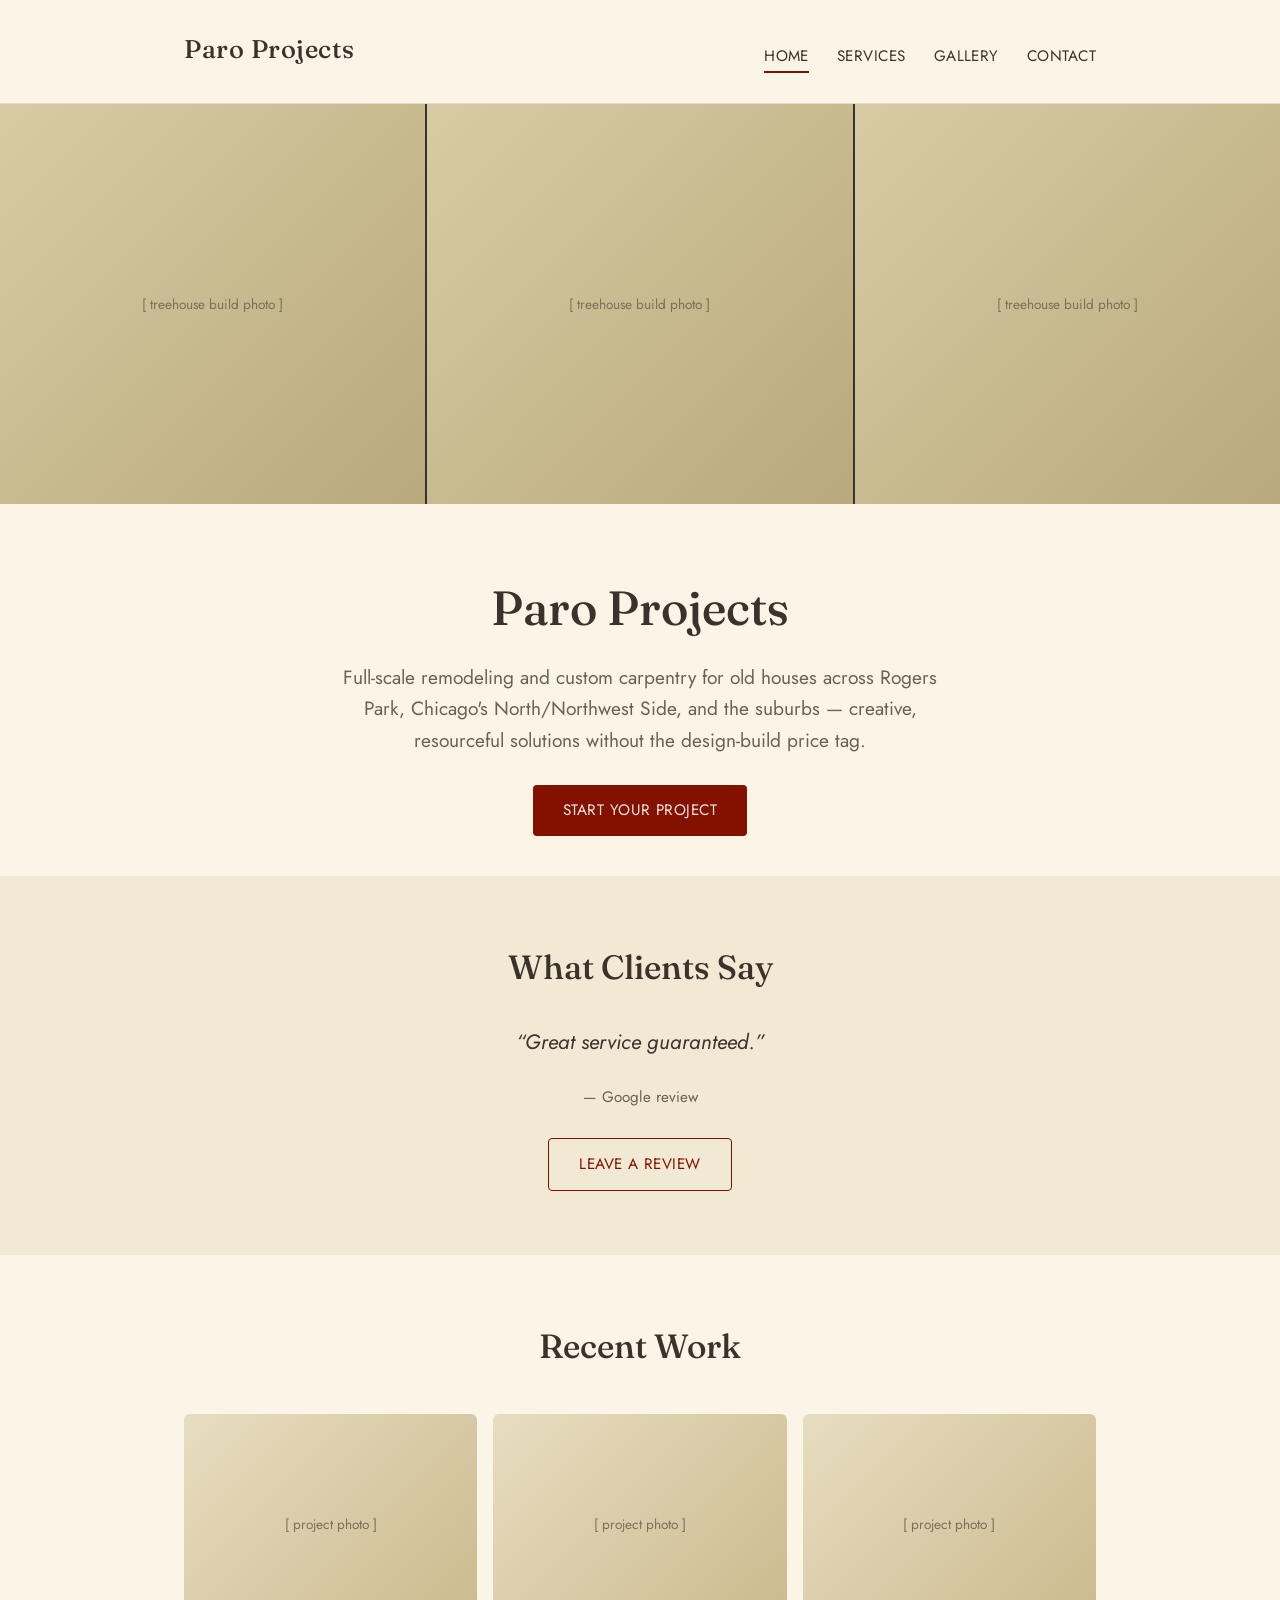
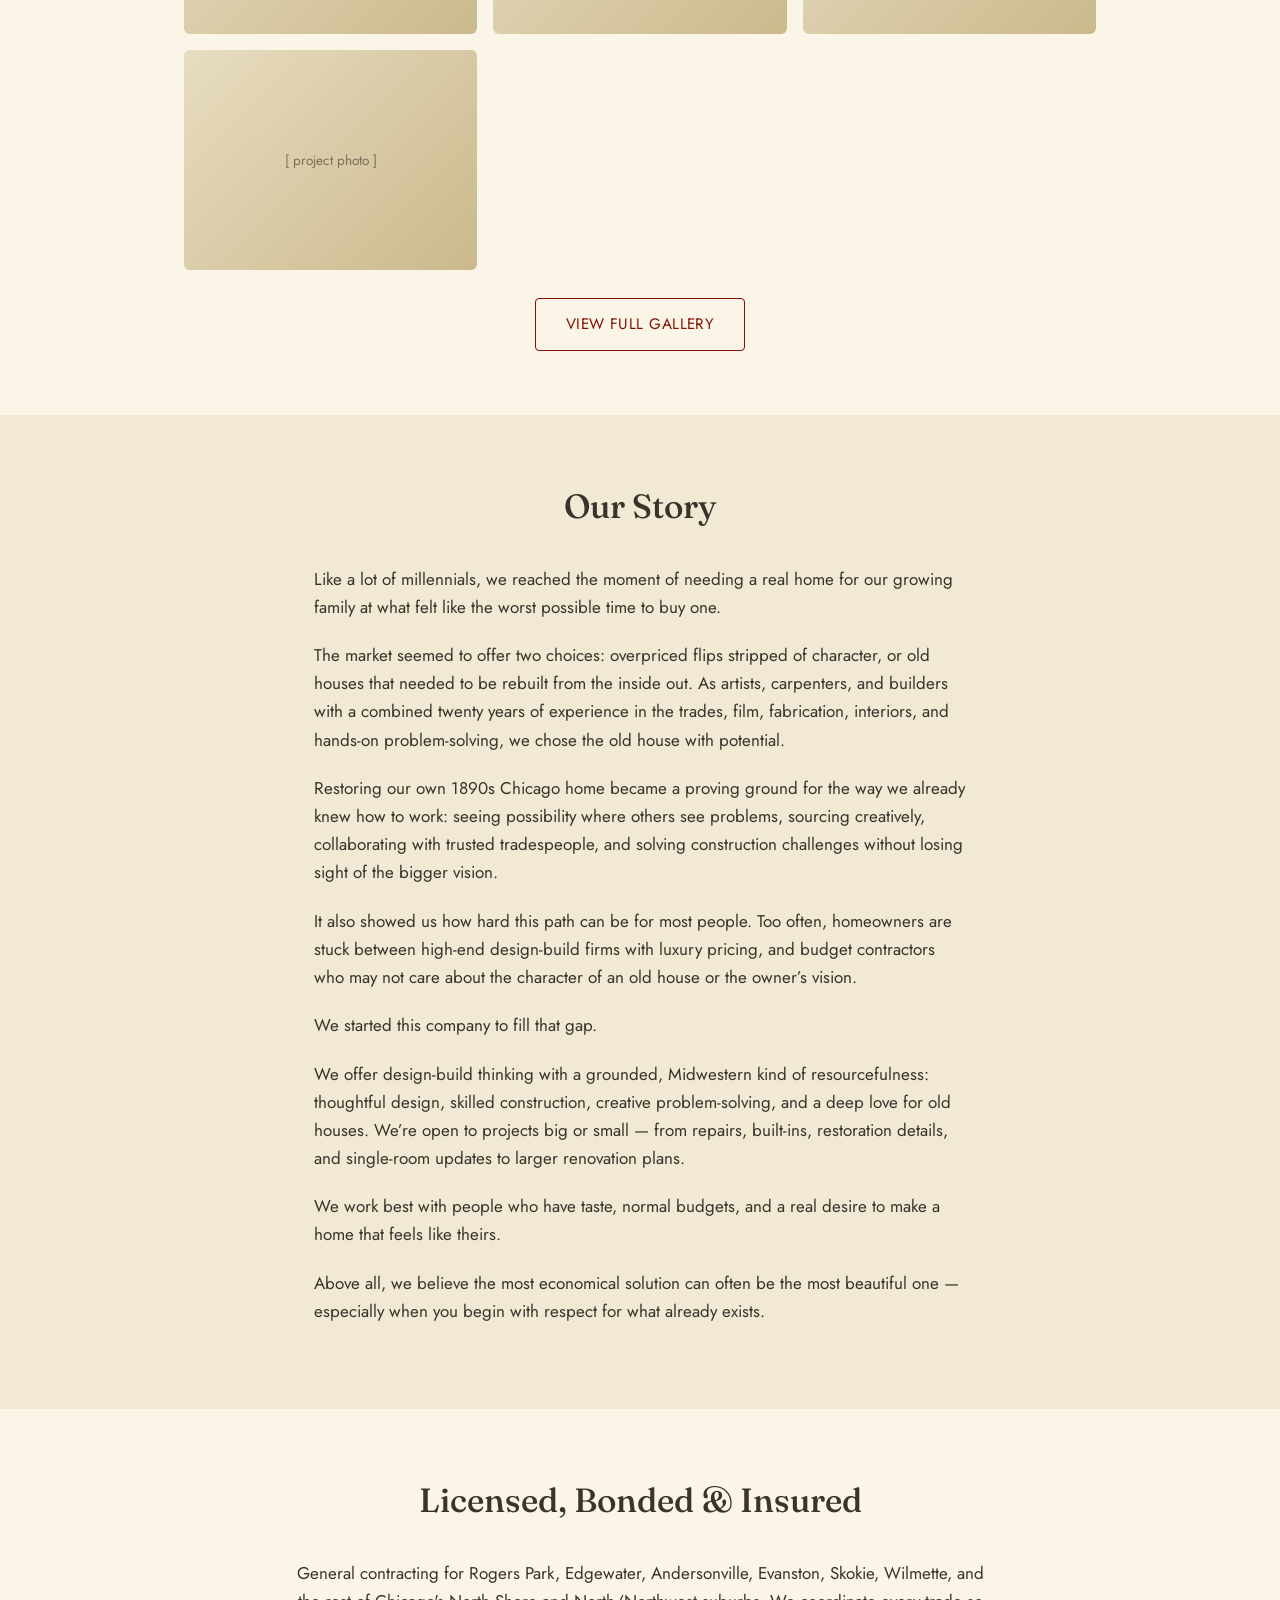
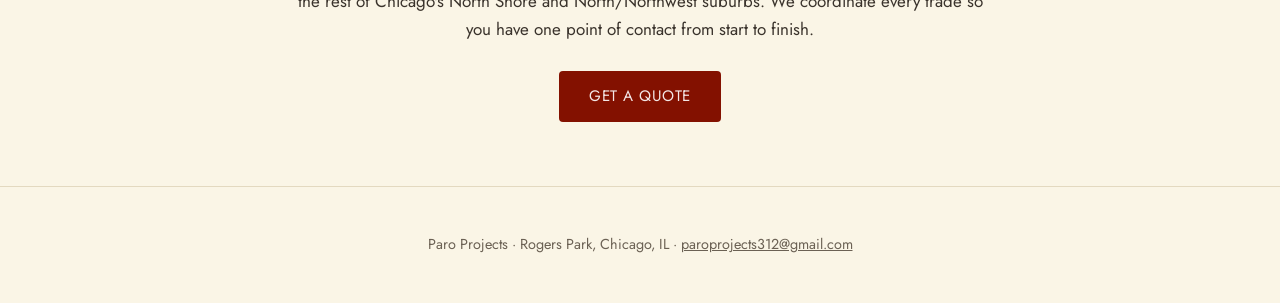
==== index.html @ 6a1113da "Add files via upload" ====
<!DOCTYPE html>
<html lang="en">
<head>
<meta charset="UTF-8">
<meta name="viewport" content="width=device-width, initial-scale=1.0">
<title>Paro Projects | Custom Carpentry & Remodeling in Chicago</title>
<meta name="description" content="Full-scale home remodeling and custom carpentry for old houses across Rogers Park, Chicago's North/Northwest Side, and the suburbs. Licensed, bonded, insured general contractors.">
<link rel="stylesheet" href="style.css">
</head>
<body>

<header class="site-header">
  <div class="wrap">
    <div class="wordmark"><a href="index.html">Paro Projects</a></div>
    <nav class="main-nav">
      <ul>
        <li><a href="index.html" class="active">Home</a></li>
        <li><a href="services.html">Services</a></li>
        <li><a href="gallery.html">Gallery</a></li>
        <li><a href="contact.html">Contact</a></li>
      </ul>
    </nav>
  </div>
</header>

<div class="hero-strip">
  <div class="placeholder">[ treehouse build photo ]</div>
  <div class="placeholder">[ treehouse build photo ]</div>
  <div class="placeholder">[ treehouse build photo ]</div>
</div>

<div class="hero-text wrap">
  <h1>Paro Projects</h1>
  <p class="tagline">Full-scale remodeling and custom carpentry for old houses across Rogers Park, Chicago's North/Northwest Side, and the suburbs &mdash; creative, resourceful solutions without the design-build price tag.</p>
  <div class="cta-row">
    <a href="contact.html" class="btn">Start Your Project</a>
  </div>
</div>

<!-- Reviews strip -->
<section class="alt">
  <div class="wrap">
    <h2>What Clients Say</h2>
    <div id="google-reviews-widget">
      <!--
        REVIEWS WIDGET GOES HERE.
        Recommended: Jotform's free Google Reviews widget (auto-syncs with your
        Google Business Profile as new reviews come in). Generate your embed
        code at https://www.jotform.com/google-reviews-widget/ and paste the
        provided <script> / <div> snippet in place of this comment.
        Until then, this falls back to a manually-curated quote below.
      -->
      <div class="prose" style="text-align:center;">
        <p style="font-size:1.3rem; font-style:italic;">&ldquo;Great service guaranteed.&rdquo;</p>
        <p class="service-list-note">&mdash; Google review</p>
      </div>
    </div>
    <div class="cta-row">
      <a href="https://search.google.com/local/writereview?placeid=YOUR_PLACE_ID" class="btn btn-outline" target="_blank" rel="noopener">Leave a Review</a>
    </div>
  </div>
</section>

<!-- Portfolio teaser -->
<section>
  <div class="wrap">
    <h2>Recent Work</h2>
    <div class="gallery-grid">
      <div class="gallery-tile">[ project photo ]</div>
      <div class="gallery-tile">[ project photo ]</div>
      <div class="gallery-tile">[ project photo ]</div>
      <div class="gallery-tile">[ project photo ]</div>
    </div>
    <div class="cta-row">
      <a href="gallery.html" class="btn btn-outline">View Full Gallery</a>
    </div>
  </div>
</section>

<!-- Our Story -->
<section class="alt">
  <div class="wrap prose">
    <h2>Our Story</h2>
    <p>Like a lot of millennials, we reached the moment of needing a real home for our growing family at what felt like the worst possible time to buy one.</p>
    <p>The market seemed to offer two choices: overpriced flips stripped of character, or old houses that needed to be rebuilt from the inside out. As artists, carpenters, and builders with a combined twenty years of experience in the trades, film, fabrication, interiors, and hands-on problem-solving, we chose the old house with potential.</p>
    <p>Restoring our own 1890s Chicago home became a proving ground for the way we already knew how to work: seeing possibility where others see problems, sourcing creatively, collaborating with trusted tradespeople, and solving construction challenges without losing sight of the bigger vision.</p>
    <p>It also showed us how hard this path can be for most people. Too often, homeowners are stuck between high-end design-build firms with luxury pricing, and budget contractors who may not care about the character of an old house or the owner&rsquo;s vision.</p>
    <p>We started this company to fill that gap.</p>
    <p>We offer design-build thinking with a grounded, Midwestern kind of resourcefulness: thoughtful design, skilled construction, creative problem-solving, and a deep love for old houses. We&rsquo;re open to projects big or small &mdash; from repairs, built-ins, restoration details, and single-room updates to larger renovation plans.</p>
    <p>We work best with people who have taste, normal budgets, and a real desire to make a home that feels like theirs.</p>
    <p>Above all, we believe the most economical solution can often be the most beautiful one &mdash; especially when you begin with respect for what already exists.</p>
  </div>
</section>

<section>
  <div class="wrap">
    <h2>Licensed, Bonded &amp; Insured</h2>
    <p class="prose" style="text-align:center;">General contracting for Rogers Park, Edgewater, Andersonville, Evanston, Skokie, Wilmette, and the rest of Chicago's North Shore and North/Northwest suburbs. We coordinate every trade so you have one point of contact from start to finish.</p>
    <div class="cta-row">
      <a href="contact.html" class="btn">Get a Quote</a>
    </div>
  </div>
</section>

<footer>
  <div class="wrap">
    <p>Paro Projects &middot; Rogers Park, Chicago, IL &middot; <a href="mailto:paroprojects312@gmail.com">paroprojects312@gmail.com</a></p>
  </div>
</footer>

</body>
</html>
---- style.css ----
/* Paro Projects — shared site styles */

@import url('https://fonts.googleapis.com/css2?family=Fraunces:opsz,wght@9..144,400;9..144,500;9..144,600&family=Jost:wght@400;500&display=swap');

:root {
  --cream: #faf5e6;
  --cream-dark: #f1e9d4;
  --ink: #3a332c;
  --ink-soft: #6b6154;
  --maroon: #831100;
  --maroon-dark: #641000;
  --cream-text: #f3e7e6;
  --border: #e3d9c0;
  --max-width: 960px;
}

* {
  box-sizing: border-box;
}

html {
  scroll-behavior: smooth;
}

body {
  margin: 0;
  background: var(--cream);
  color: var(--ink);
  font-family: 'Jost', Arial, sans-serif;
  line-height: 1.65;
  font-size: 17px;
}

h1, h2, h3, .wordmark {
  font-family: 'Fraunces', Georgia, serif;
  font-weight: 500;
  color: var(--ink);
  margin: 0 0 0.5em;
}

a {
  color: var(--maroon);
}

img {
  max-width: 100%;
  display: block;
}

.wrap {
  max-width: var(--max-width);
  margin: 0 auto;
  padding: 0 24px;
}

/* ---- Header / nav ---- */

.site-header {
  padding: 28px 0 20px;
  border-bottom: 1px solid var(--border);
}

.site-header .wrap {
  display: flex;
  align-items: center;
  justify-content: space-between;
  flex-wrap: wrap;
  gap: 14px;
}

.wordmark {
  font-size: 1.6rem;
  letter-spacing: 0.02em;
  text-decoration: none;
}

.wordmark a {
  color: var(--ink);
  text-decoration: none;
}

nav.main-nav ul {
  list-style: none;
  display: flex;
  gap: 28px;
  margin: 0;
  padding: 0;
}

nav.main-nav a {
  text-decoration: none;
  color: var(--ink);
  font-size: 0.95rem;
  letter-spacing: 0.03em;
  text-transform: uppercase;
  border-bottom: 2px solid transparent;
  padding-bottom: 4px;
}

nav.main-nav a:hover,
nav.main-nav a.active {
  border-bottom-color: var(--maroon);
}

/* ---- Hero ---- */

.hero-strip {
  display: grid;
  grid-template-columns: repeat(3, 1fr);
  gap: 2px;
  background: var(--ink);
  aspect-ratio: 16/5;
  overflow: hidden;
}

.hero-strip .placeholder {
  background: linear-gradient(135deg, #d8cba4, #b9a97c);
  display: flex;
  align-items: center;
  justify-content: center;
  color: rgba(58,51,44,0.55);
  font-size: 0.85rem;
  text-align: center;
  padding: 12px;
}

.hero-text {
  text-align: center;
  padding: 64px 24px 40px;
}

.hero-text h1 {
  font-size: 3rem;
  margin-bottom: 0.3em;
}

.hero-text p.tagline {
  font-size: 1.2rem;
  color: var(--ink-soft);
  max-width: 620px;
  margin: 0 auto;
}

.cta-row {
  text-align: center;
  margin-top: 28px;
}

.btn {
  display: inline-block;
  background: var(--maroon);
  color: var(--cream-text);
  text-decoration: none;
  padding: 13px 30px;
  border-radius: 4px;
  font-size: 0.95rem;
  letter-spacing: 0.03em;
  text-transform: uppercase;
  border: none;
  cursor: pointer;
  transition: background 0.15s ease;
}

.btn:hover {
  background: var(--maroon-dark);
}

.btn-outline {
  background: transparent;
  border: 1.5px solid var(--maroon);
  color: var(--maroon);
}

/* ---- Sections ---- */

section {
  padding: 64px 0;
}

section.alt {
  background: var(--cream-dark);
}

section h2 {
  font-size: 2.1rem;
  text-align: center;
  margin-bottom: 0.9em;
}

.prose {
  max-width: 700px;
  margin: 0 auto;
}

.prose p {
  margin: 0 0 1.2em;
}

/* ---- Services grid ---- */

.services-grid {
  display: grid;
  grid-template-columns: repeat(auto-fit, minmax(240px, 1fr));
  gap: 28px;
  margin-top: 40px;
}

.service-card {
  background: var(--cream);
  border: 1px solid var(--border);
  border-radius: 6px;
  padding: 28px 24px;
}

.service-card h3 {
  font-size: 1.25rem;
  margin-bottom: 0.4em;
}

.service-card p {
  color: var(--ink-soft);
  font-size: 0.97rem;
  margin: 0;
}

.service-list-note {
  text-align: center;
  color: var(--ink-soft);
  margin-top: 36px;
  font-size: 0.95rem;
}

/* ---- Gallery ---- */

.gallery-grid {
  display: grid;
  grid-template-columns: repeat(auto-fit, minmax(220px, 1fr));
  gap: 16px;
  margin-top: 40px;
}

.gallery-tile {
  aspect-ratio: 4/3;
  background: linear-gradient(135deg, #e7ddc0, #cbb98d);
  border-radius: 6px;
  display: flex;
  align-items: center;
  justify-content: center;
  color: rgba(58,51,44,0.6);
  font-size: 0.85rem;
  text-align: center;
  padding: 10px;
  overflow: hidden;
}

.gallery-tile img {
  width: 100%;
  height: 100%;
  object-fit: cover;
}

/* ---- Contact / form ---- */

.contact-intro {
  text-align: center;
  max-width: 620px;
  margin: 0 auto 40px;
  color: var(--ink-soft);
}

.contact-details {
  display: flex;
  justify-content: center;
  gap: 48px;
  flex-wrap: wrap;
  margin-top: 48px;
  text-align: center;
}

.contact-details h3 {
  font-size: 1rem;
  text-transform: uppercase;
  letter-spacing: 0.04em;
  color: var(--ink-soft);
  margin-bottom: 0.3em;
}

/* ---- Footer ---- */

footer {
  border-top: 1px solid var(--border);
  padding: 32px 0;
  text-align: center;
  color: var(--ink-soft);
  font-size: 0.9rem;
}

footer a {
  color: var(--ink-soft);
}

@media (max-width: 640px) {
  .hero-text h1 { font-size: 2.2rem; }
  nav.main-nav ul { gap: 16px; flex-wrap: wrap; justify-content: center; }
  .site-header .wrap { justify-content: center; text-align: center; }
}
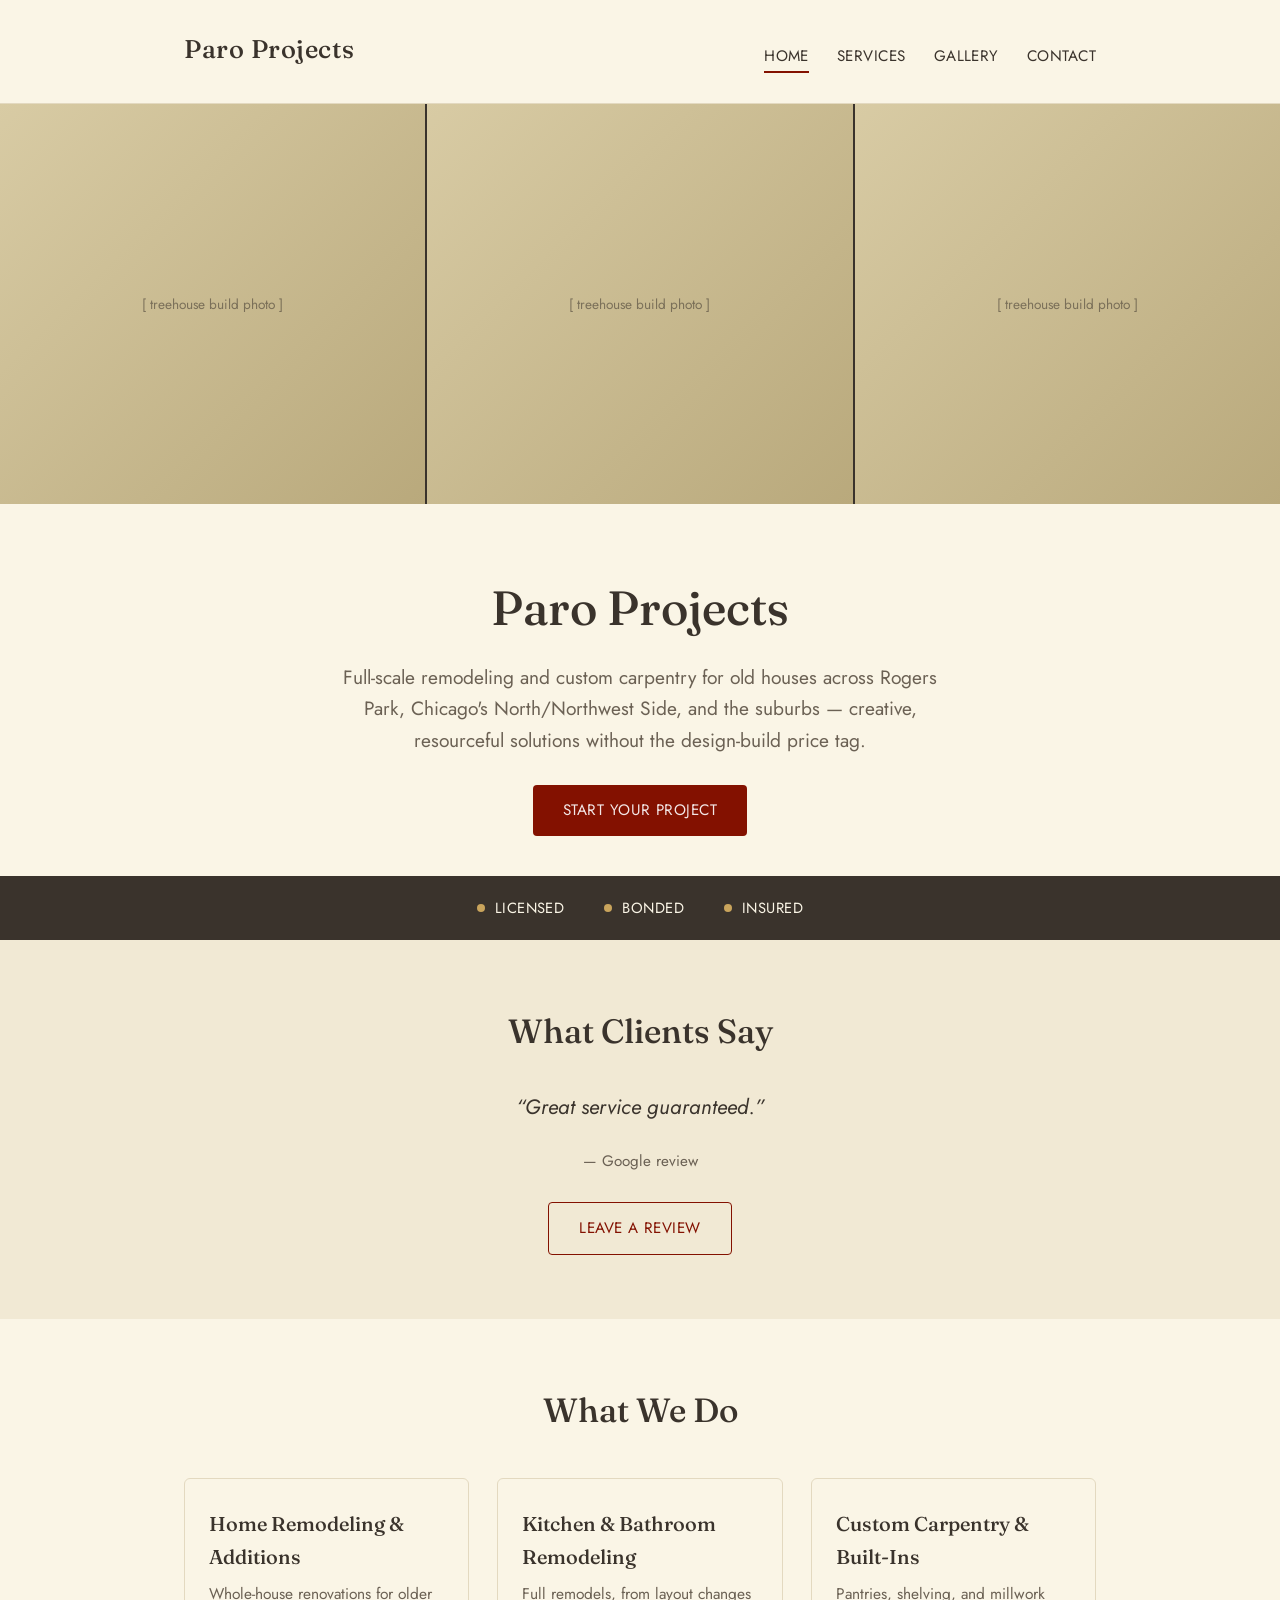
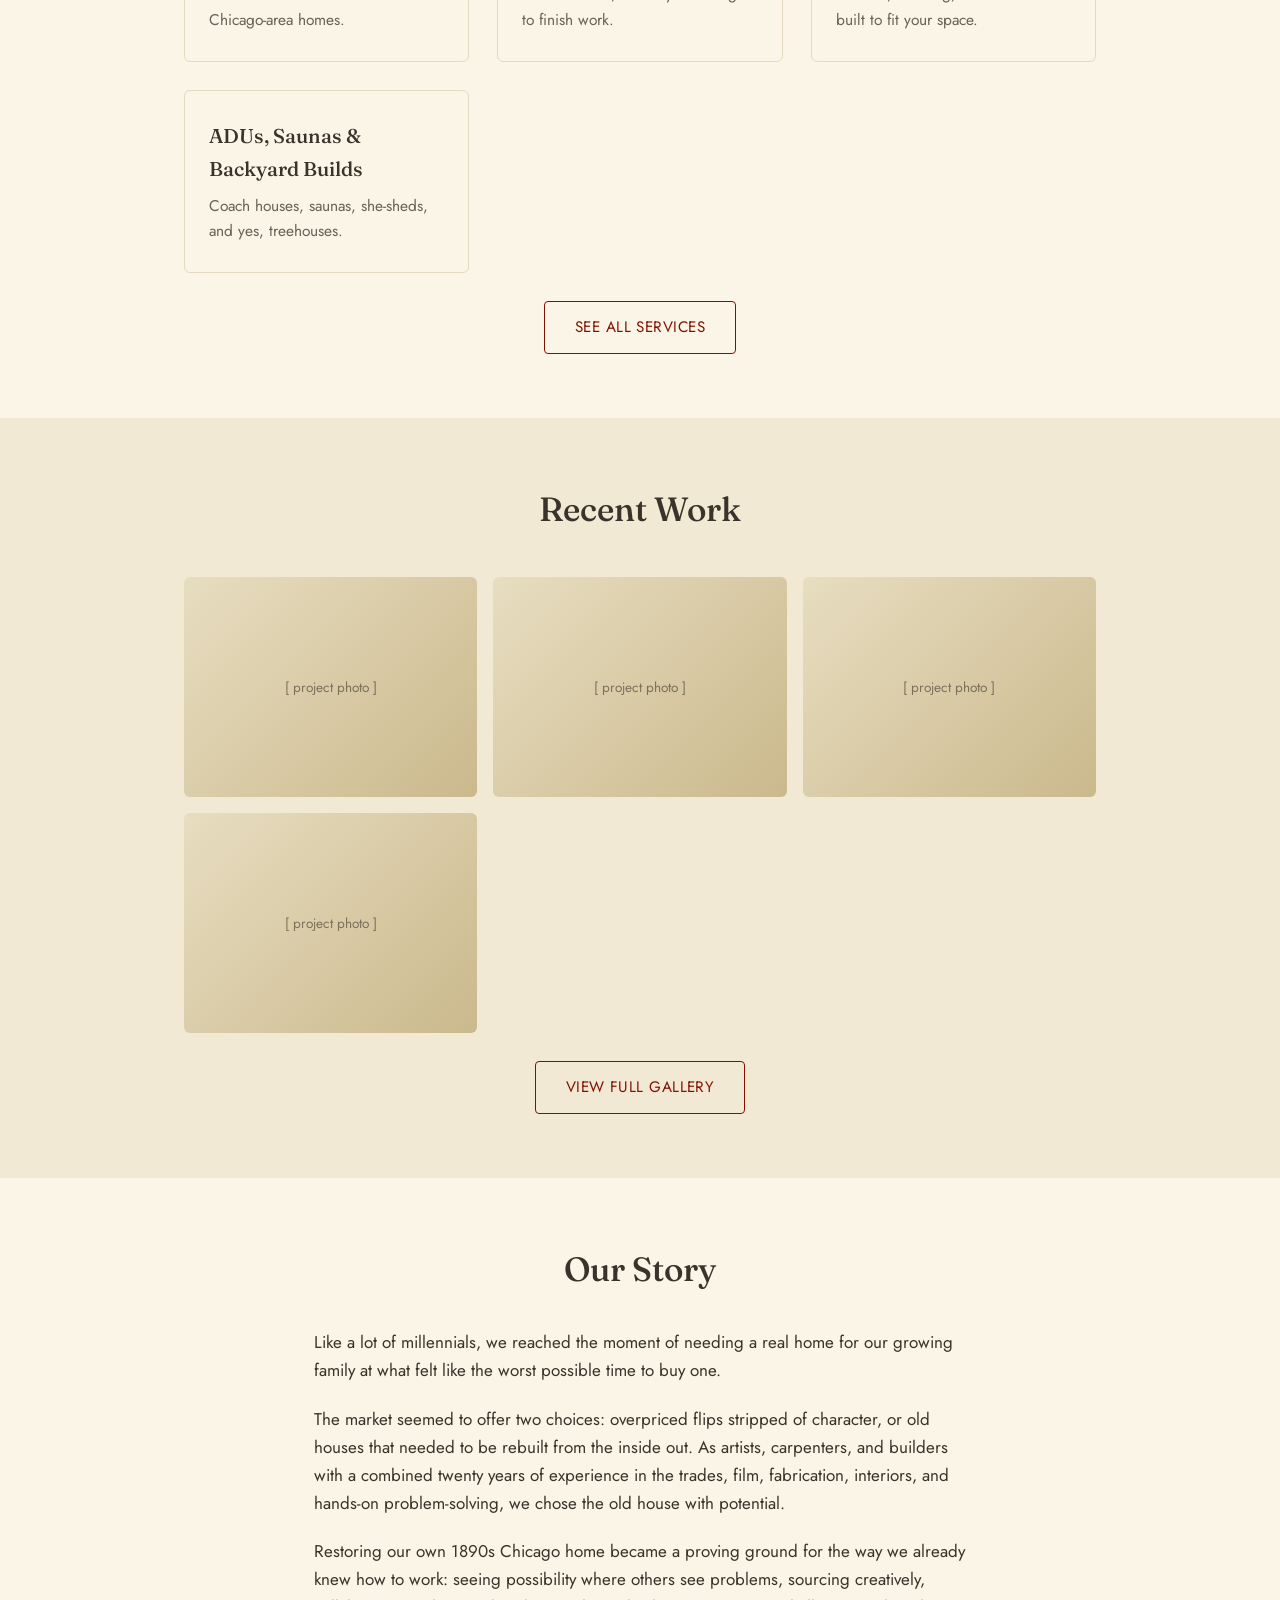
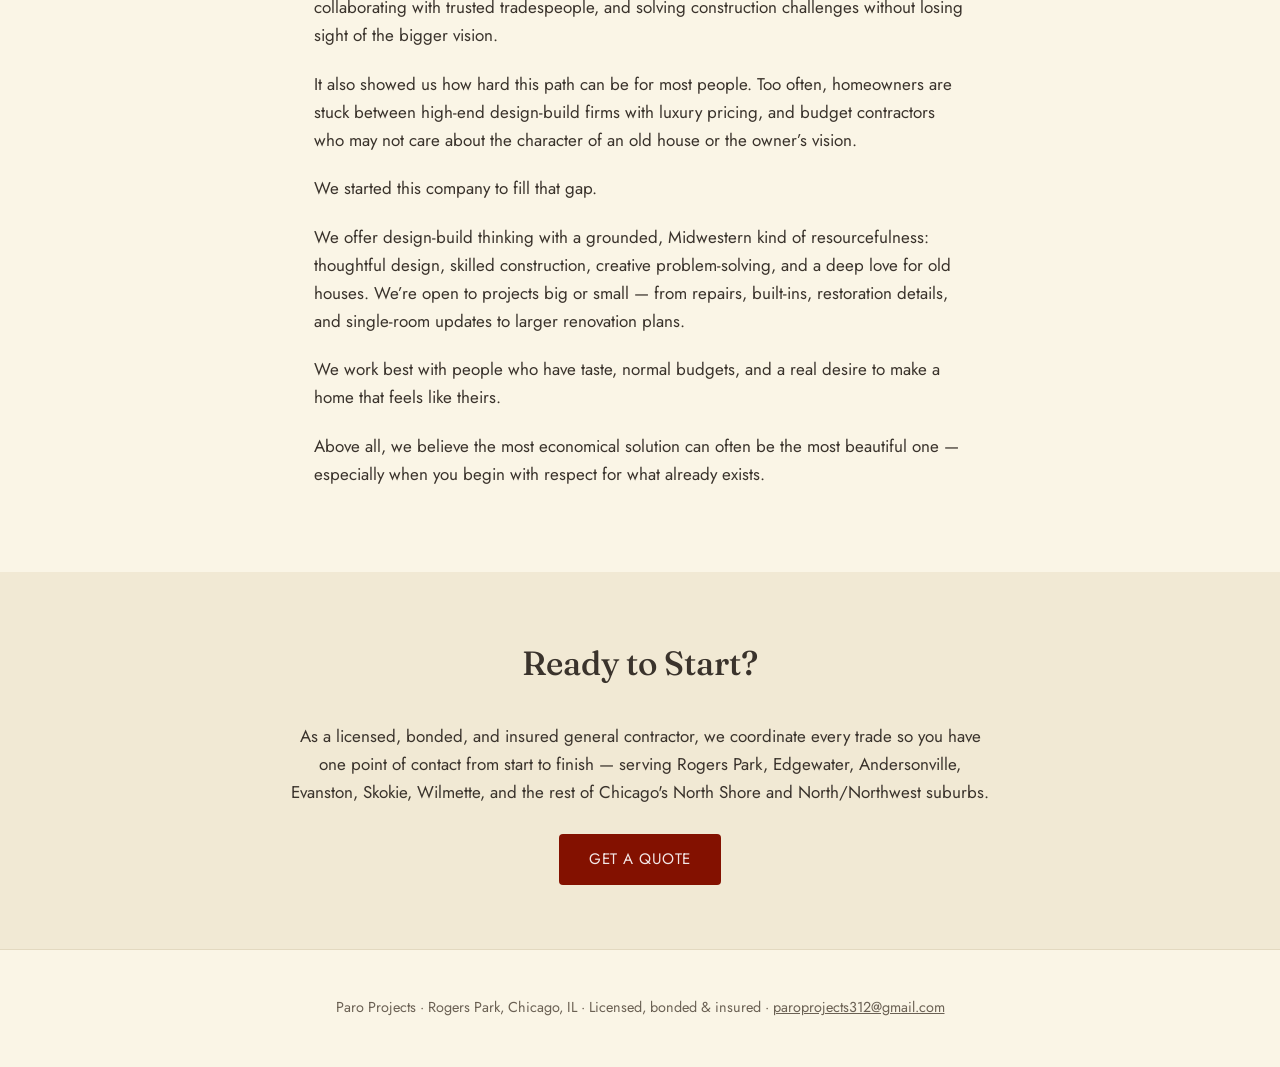
==== commit 0f06c7a7: "Add files via upload" ====
--- a/index.html
+++ b/index.html
@@ -3,8 +3,8 @@
 <head>
 <meta charset="UTF-8">
 <meta name="viewport" content="width=device-width, initial-scale=1.0">
-<title>Paro Projects | Custom Carpentry & Remodeling in Chicago</title>
-<meta name="description" content="Full-scale home remodeling and custom carpentry for old houses across Rogers Park, Chicago's North/Northwest Side, and the suburbs. Licensed, bonded, insured general contractors.">
+<title>Paro Projects | General Contractor &amp; Custom Carpentry &mdash; Rogers Park, Chicago</title>
+<meta name="description" content="Licensed, bonded, and insured general contractor in Rogers Park. Full-scale home remodeling, kitchen and bath renovations, custom carpentry, ADUs, and more across Chicago's North/Northwest Side and suburbs.">
 <link rel="stylesheet" href="style.css">
 </head>
 <body>
@@ -37,6 +37,14 @@
   </div>
 </div>
 
+<div class="credentials-strip">
+  <div class="wrap">
+    <div class="credential-badge"><span class="dot"></span>Licensed</div>
+    <div class="credential-badge"><span class="dot"></span>Bonded</div>
+    <div class="credential-badge"><span class="dot"></span>Insured</div>
+  </div>
+</div>
+
 <!-- Reviews strip -->
 <section class="alt">
   <div class="wrap">
@@ -61,8 +69,36 @@
   </div>
 </section>
 
+<!-- Services teaser -->
+<section>
+  <div class="wrap">
+    <h2>What We Do</h2>
+    <div class="services-grid">
+      <div class="service-card">
+        <h3>Home Remodeling &amp; Additions</h3>
+        <p>Whole-house renovations for older Chicago-area homes.</p>
+      </div>
+      <div class="service-card">
+        <h3>Kitchen &amp; Bathroom Remodeling</h3>
+        <p>Full remodels, from layout changes to finish work.</p>
+      </div>
+      <div class="service-card">
+        <h3>Custom Carpentry &amp; Built-Ins</h3>
+        <p>Pantries, shelving, and millwork built to fit your space.</p>
+      </div>
+      <div class="service-card">
+        <h3>ADUs, Saunas &amp; Backyard Builds</h3>
+        <p>Coach houses, saunas, she-sheds, and yes, treehouses.</p>
+      </div>
+    </div>
+    <div class="cta-row">
+      <a href="services.html" class="btn btn-outline">See All Services</a>
+    </div>
+  </div>
+</section>
+
 <!-- Portfolio teaser -->
-<section>
+<section class="alt">
   <div class="wrap">
     <h2>Recent Work</h2>
     <div class="gallery-grid">
@@ -78,7 +114,7 @@
 </section>
 
 <!-- Our Story -->
-<section class="alt">
+<section>
   <div class="wrap prose">
     <h2>Our Story</h2>
     <p>Like a lot of millennials, we reached the moment of needing a real home for our growing family at what felt like the worst possible time to buy one.</p>
@@ -92,10 +128,10 @@
   </div>
 </section>
 
-<section>
+<section class="alt">
   <div class="wrap">
-    <h2>Licensed, Bonded &amp; Insured</h2>
-    <p class="prose" style="text-align:center;">General contracting for Rogers Park, Edgewater, Andersonville, Evanston, Skokie, Wilmette, and the rest of Chicago's North Shore and North/Northwest suburbs. We coordinate every trade so you have one point of contact from start to finish.</p>
+    <h2>Ready to Start?</h2>
+    <p class="prose" style="text-align:center;">As a licensed, bonded, and insured general contractor, we coordinate every trade so you have one point of contact from start to finish &mdash; serving Rogers Park, Edgewater, Andersonville, Evanston, Skokie, Wilmette, and the rest of Chicago's North Shore and North/Northwest suburbs.</p>
     <div class="cta-row">
       <a href="contact.html" class="btn">Get a Quote</a>
     </div>
@@ -104,7 +140,7 @@
 
 <footer>
   <div class="wrap">
-    <p>Paro Projects &middot; Rogers Park, Chicago, IL &middot; <a href="mailto:paroprojects312@gmail.com">paroprojects312@gmail.com</a></p>
+    <p>Paro Projects &middot; Rogers Park, Chicago, IL &middot; Licensed, bonded &amp; insured &middot; <a href="mailto:paroprojects312@gmail.com">paroprojects312@gmail.com</a></p>
   </div>
 </footer>
 
--- a/style.css
+++ b/style.css
@@ -171,6 +171,47 @@
   color: var(--maroon);
 }
 
+/* ---- Credentials strip ---- */
+
+.credentials-strip {
+  background: var(--ink);
+  padding: 20px 0;
+}
+
+.credentials-strip .wrap {
+  display: flex;
+  justify-content: center;
+  align-items: center;
+  gap: 40px;
+  flex-wrap: wrap;
+}
+
+.credential-badge {
+  display: flex;
+  align-items: center;
+  gap: 10px;
+  color: var(--cream);
+  font-size: 0.92rem;
+  letter-spacing: 0.03em;
+  text-transform: uppercase;
+}
+
+.credential-badge .dot {
+  width: 8px;
+  height: 8px;
+  border-radius: 50%;
+  background: #c9a45c;
+  flex-shrink: 0;
+}
+
+.credentials-strip.slim {
+  padding: 14px 0;
+}
+
+.credentials-strip.slim .credential-badge {
+  font-size: 0.82rem;
+}
+
 /* ---- Sections ---- */
 
 section {
@@ -261,28 +302,114 @@
 
 /* ---- Contact / form ---- */
 
-.contact-intro {
-  text-align: center;
-  max-width: 620px;
-  margin: 0 auto 40px;
-  color: var(--ink-soft);
+.contact-layout {
+  display: grid;
+  grid-template-columns: 1fr 1.1fr;
+  gap: 56px;
+  align-items: start;
+}
+
+.contact-invite h2 {
+  text-align: left;
+  font-size: 2rem;
+}
+
+.contact-invite p {
+  color: var(--ink-soft);
+}
+
+.contact-invite .signature {
+  margin-top: 28px;
+  font-family: 'Fraunces', Georgia, serif;
+  font-size: 1.15rem;
+  color: var(--ink);
 }
 
 .contact-details {
   display: flex;
-  justify-content: center;
-  gap: 48px;
-  flex-wrap: wrap;
-  margin-top: 48px;
-  text-align: center;
+  flex-direction: column;
+  gap: 20px;
+  margin-top: 40px;
 }
 
 .contact-details h3 {
-  font-size: 1rem;
+  font-size: 0.85rem;
   text-transform: uppercase;
   letter-spacing: 0.04em;
   color: var(--ink-soft);
-  margin-bottom: 0.3em;
+  margin-bottom: 0.2em;
+}
+
+.contact-details p {
+  margin: 0;
+}
+
+.form-card {
+  background: #fffdf7;
+  border: 1px solid var(--border);
+  border-radius: 10px;
+  padding: 36px 32px;
+  box-shadow: 0 8px 24px rgba(58, 51, 44, 0.06);
+}
+
+.form-field {
+  margin-bottom: 18px;
+}
+
+.form-field label {
+  display: block;
+  font-size: 0.88rem;
+  font-weight: 500;
+  margin-bottom: 6px;
+  color: var(--ink);
+}
+
+.form-field .required {
+  color: var(--maroon);
+}
+
+.form-field input,
+.form-field select,
+.form-field textarea {
+  width: 100%;
+  padding: 11px 13px;
+  border: 1px solid var(--border);
+  border-radius: 6px;
+  background: var(--cream);
+  font-family: 'Jost', Arial, sans-serif;
+  font-size: 0.97rem;
+  color: var(--ink);
+}
+
+.form-field input:focus,
+.form-field select:focus,
+.form-field textarea:focus {
+  outline: none;
+  border-color: var(--maroon);
+  background: #fff;
+}
+
+.form-field textarea {
+  resize: vertical;
+  min-height: 70px;
+}
+
+.form-submit-row {
+  text-align: right;
+  margin-top: 24px;
+}
+
+.form-submit-row .btn {
+  width: 100%;
+}
+
+@media (max-width: 800px) {
+  .contact-layout {
+    grid-template-columns: 1fr;
+  }
+  .contact-invite h2 {
+    text-align: center;
+  }
 }
 
 /* ---- Footer ---- */
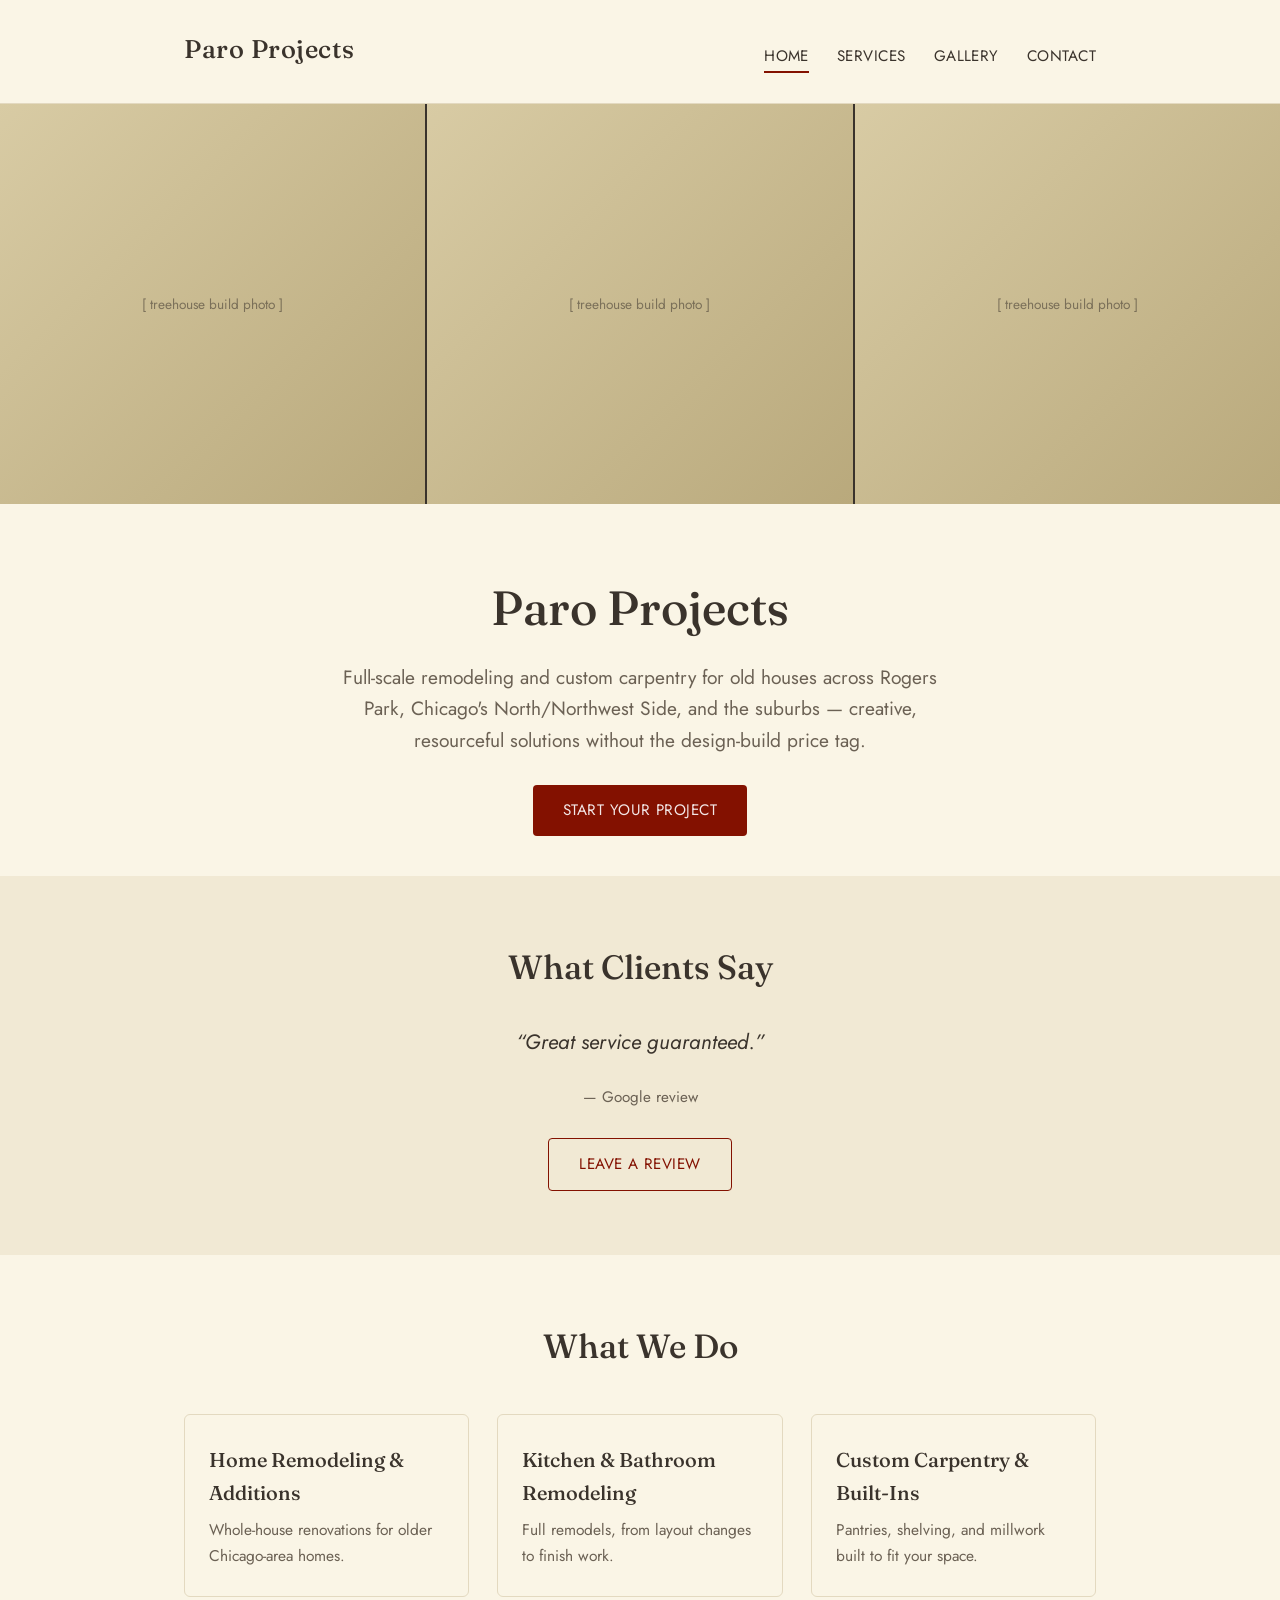
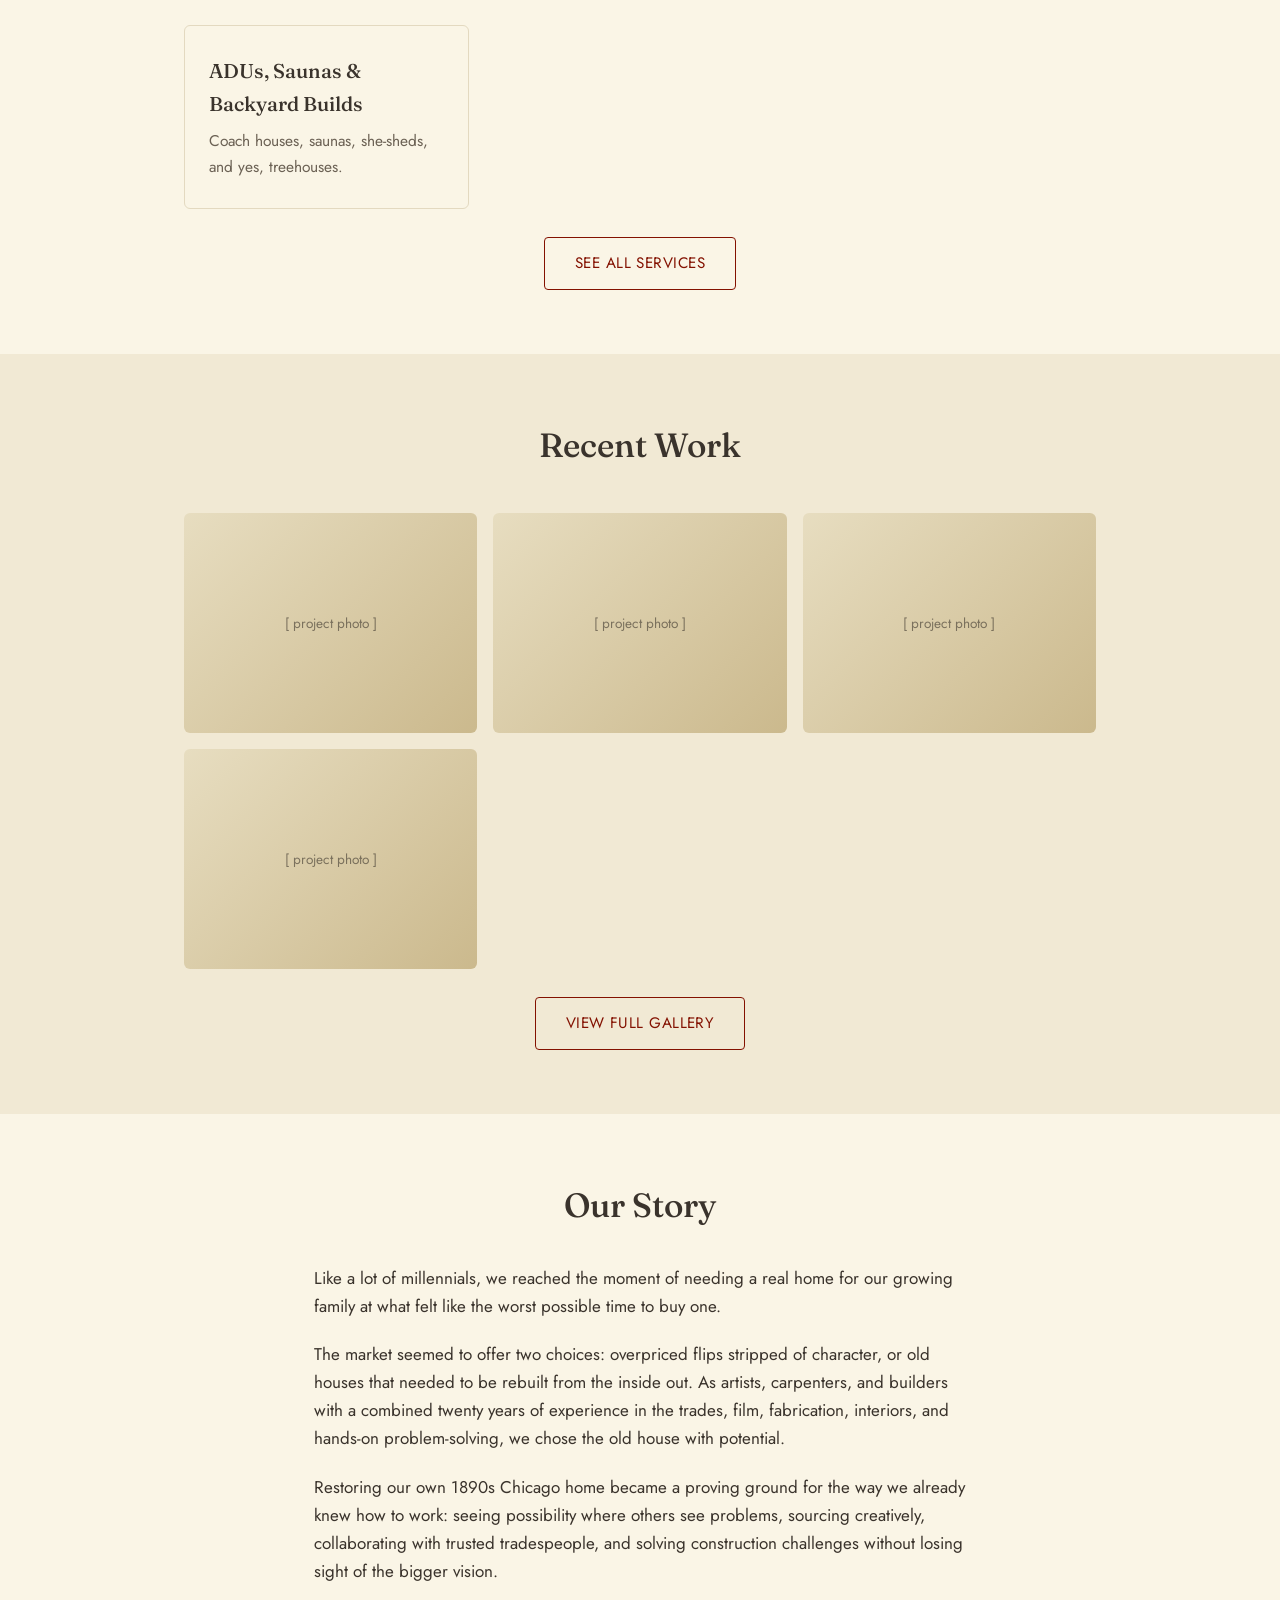
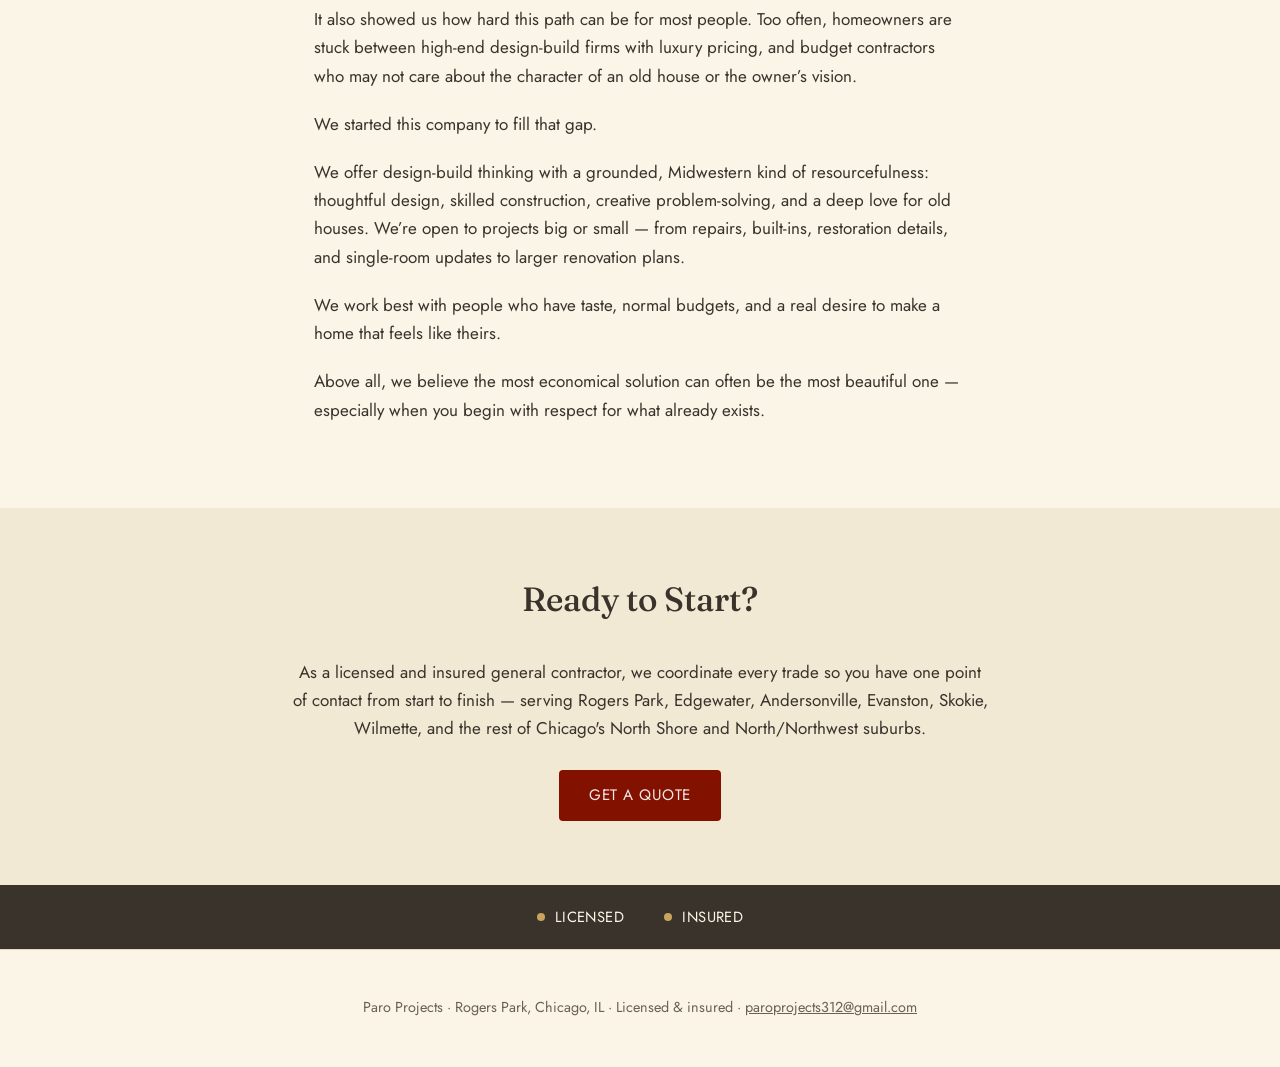
==== commit fa37a75a: "Update index.html" ====
--- a/index.html
+++ b/index.html
@@ -4,7 +4,7 @@
 <meta charset="UTF-8">
 <meta name="viewport" content="width=device-width, initial-scale=1.0">
 <title>Paro Projects | General Contractor &amp; Custom Carpentry &mdash; Rogers Park, Chicago</title>
-<meta name="description" content="Licensed, bonded, and insured general contractor in Rogers Park. Full-scale home remodeling, kitchen and bath renovations, custom carpentry, ADUs, and more across Chicago's North/Northwest Side and suburbs.">
+<meta name="description" content="Licensed and insured general contractor in Rogers Park. Full-scale home remodeling, kitchen and bath renovations, custom carpentry, ADUs, and more across Chicago's North/Northwest Side and suburbs.">
 <link rel="stylesheet" href="style.css">
 </head>
 <body>
@@ -34,14 +34,6 @@
   <p class="tagline">Full-scale remodeling and custom carpentry for old houses across Rogers Park, Chicago's North/Northwest Side, and the suburbs &mdash; creative, resourceful solutions without the design-build price tag.</p>
   <div class="cta-row">
     <a href="contact.html" class="btn">Start Your Project</a>
-  </div>
-</div>
-
-<div class="credentials-strip">
-  <div class="wrap">
-    <div class="credential-badge"><span class="dot"></span>Licensed</div>
-    <div class="credential-badge"><span class="dot"></span>Bonded</div>
-    <div class="credential-badge"><span class="dot"></span>Insured</div>
   </div>
 </div>
 
@@ -131,16 +123,23 @@
 <section class="alt">
   <div class="wrap">
     <h2>Ready to Start?</h2>
-    <p class="prose" style="text-align:center;">As a licensed, bonded, and insured general contractor, we coordinate every trade so you have one point of contact from start to finish &mdash; serving Rogers Park, Edgewater, Andersonville, Evanston, Skokie, Wilmette, and the rest of Chicago's North Shore and North/Northwest suburbs.</p>
+    <p class="prose" style="text-align:center;">As a licensed and insured general contractor, we coordinate every trade so you have one point of contact from start to finish &mdash; serving Rogers Park, Edgewater, Andersonville, Evanston, Skokie, Wilmette, and the rest of Chicago's North Shore and North/Northwest suburbs.</p>
     <div class="cta-row">
       <a href="contact.html" class="btn">Get a Quote</a>
     </div>
   </div>
 </section>
 
+<div class="credentials-strip">
+  <div class="wrap">
+    <div class="credential-badge"><span class="dot"></span>Licensed</div>
+    <div class="credential-badge"><span class="dot"></span>Insured</div>
+  </div>
+</div>
+
 <footer>
   <div class="wrap">
-    <p>Paro Projects &middot; Rogers Park, Chicago, IL &middot; Licensed, bonded &amp; insured &middot; <a href="mailto:paroprojects312@gmail.com">paroprojects312@gmail.com</a></p>
+    <p>Paro Projects &middot; Rogers Park, Chicago, IL &middot; Licensed &amp; insured &middot; <a href="mailto:paroprojects312@gmail.com">paroprojects312@gmail.com</a></p>
   </div>
 </footer>
 
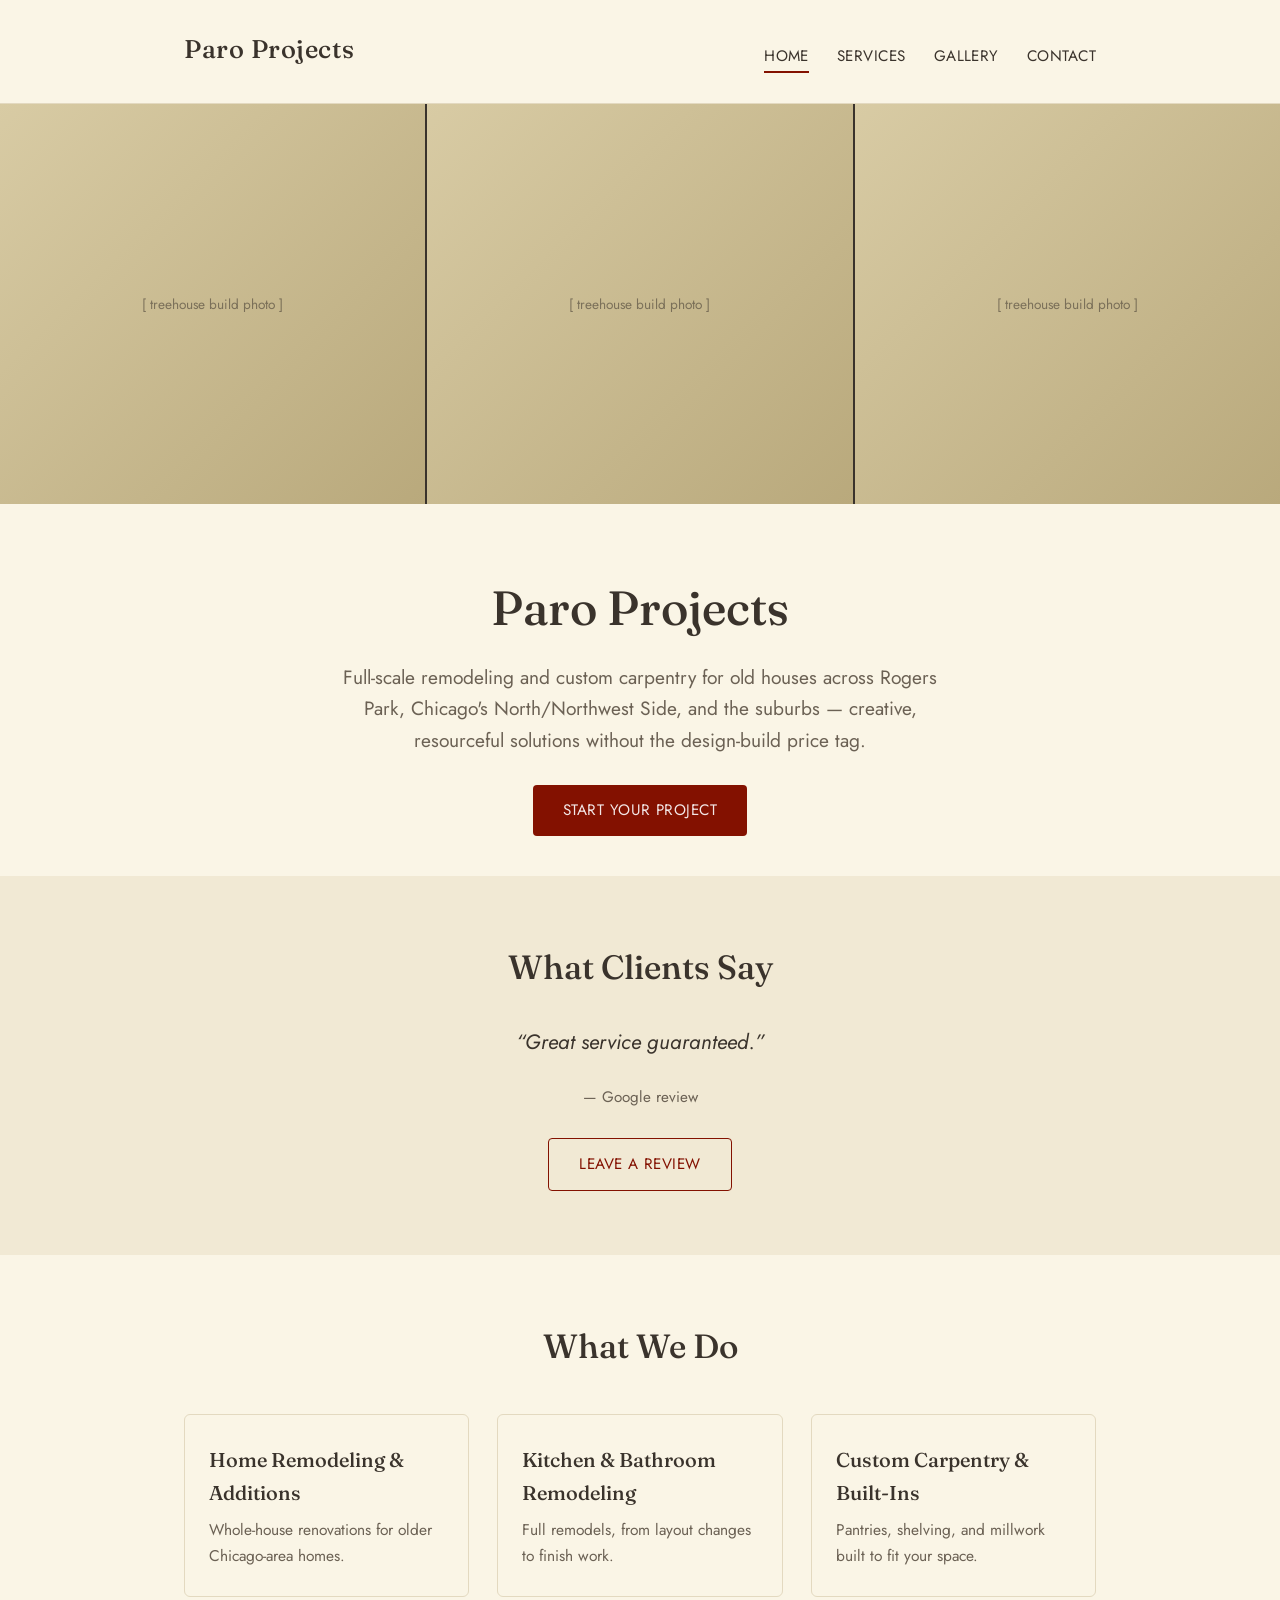
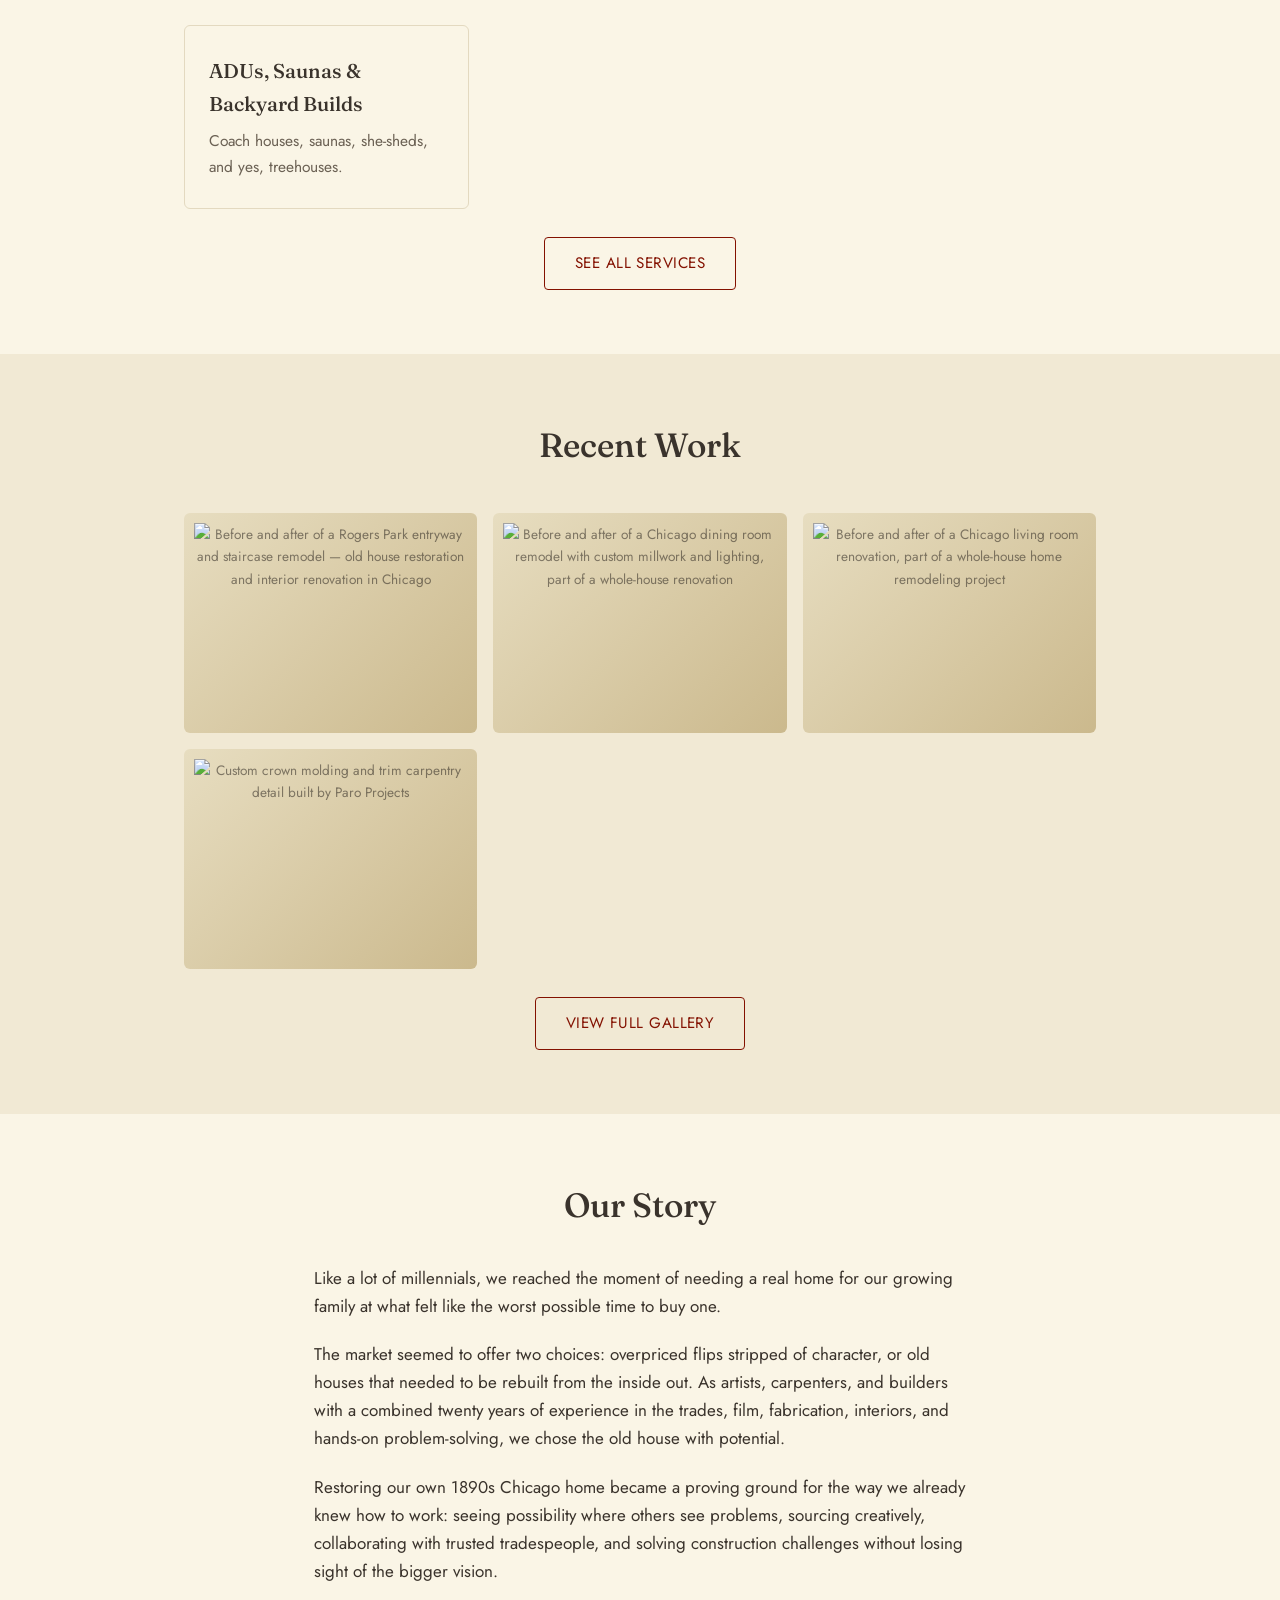
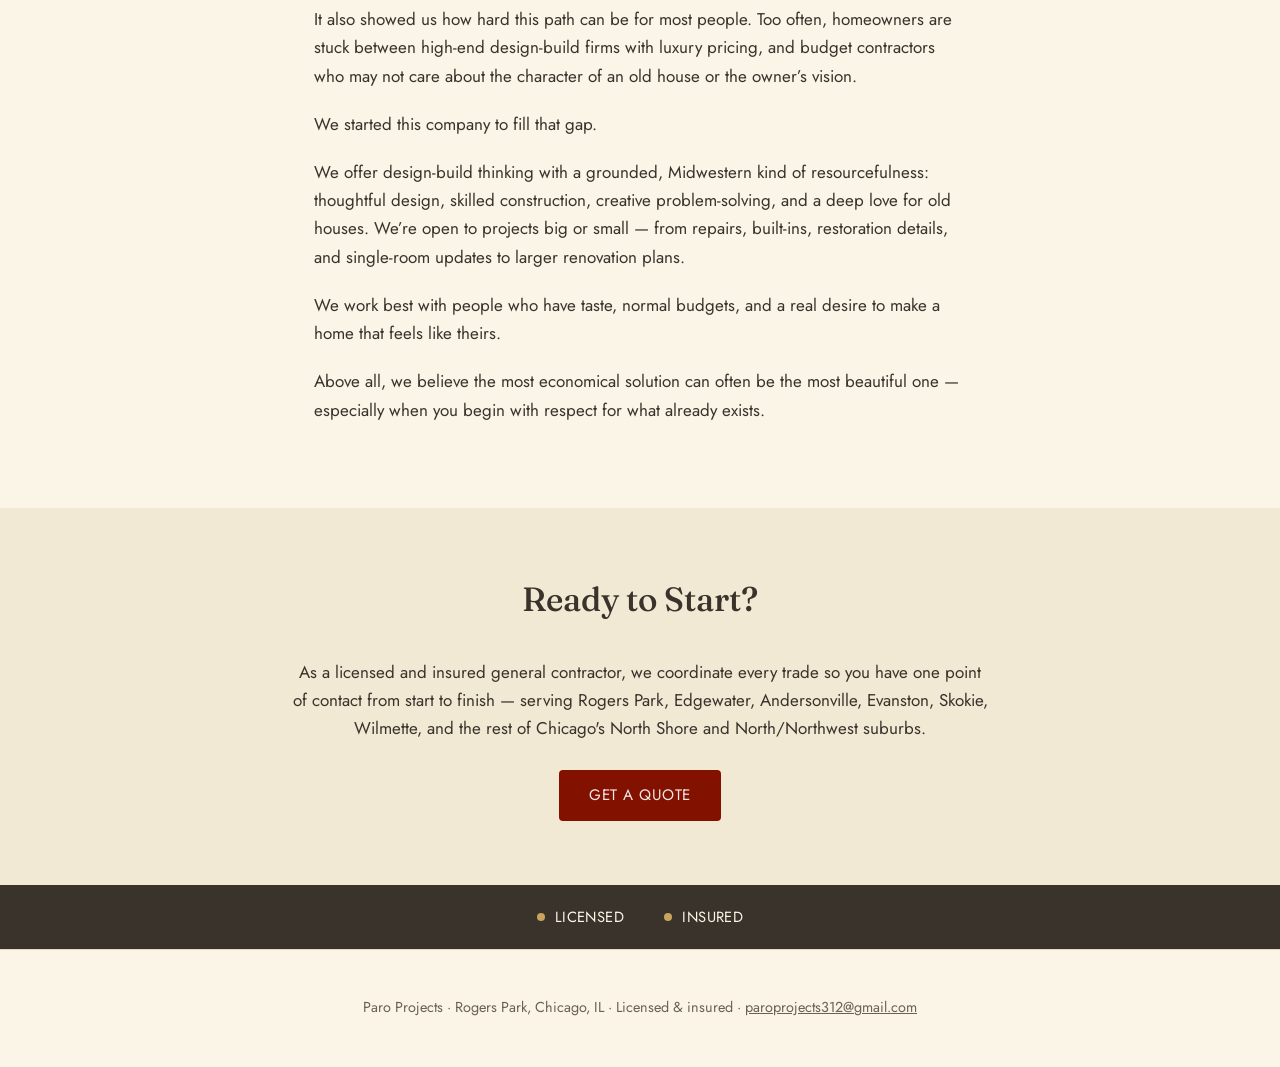
==== commit 2a5246bb: "Update index.html" ====
--- a/index.html
+++ b/index.html
@@ -94,10 +94,10 @@
   <div class="wrap">
     <h2>Recent Work</h2>
     <div class="gallery-grid">
-      <div class="gallery-tile">[ project photo ]</div>
-      <div class="gallery-tile">[ project photo ]</div>
-      <div class="gallery-tile">[ project photo ]</div>
-      <div class="gallery-tile">[ project photo ]</div>
+      <div class="gallery-tile"><img src="images/rogers-park-entryway-staircase-remodel-before-after.png" alt="Before and after of a Rogers Park entryway and staircase remodel &mdash; old house restoration and interior renovation in Chicago" loading="lazy"></div>
+      <div class="gallery-tile"><img src="images/chicago-dining-room-remodel-before-after.png" alt="Before and after of a Chicago dining room remodel with custom millwork and lighting, part of a whole-house renovation" loading="lazy"></div>
+      <div class="gallery-tile"><img src="images/chicago-living-room-renovation-before-after.png" alt="Before and after of a Chicago living room renovation, part of a whole-house home remodeling project" loading="lazy"></div>
+      <div class="gallery-tile"><img src="images/custom-crown-molding-carpentry-detail.png" alt="Custom crown molding and trim carpentry detail built by Paro Projects" loading="lazy"></div>
     </div>
     <div class="cta-row">
       <a href="gallery.html" class="btn btn-outline">View Full Gallery</a>
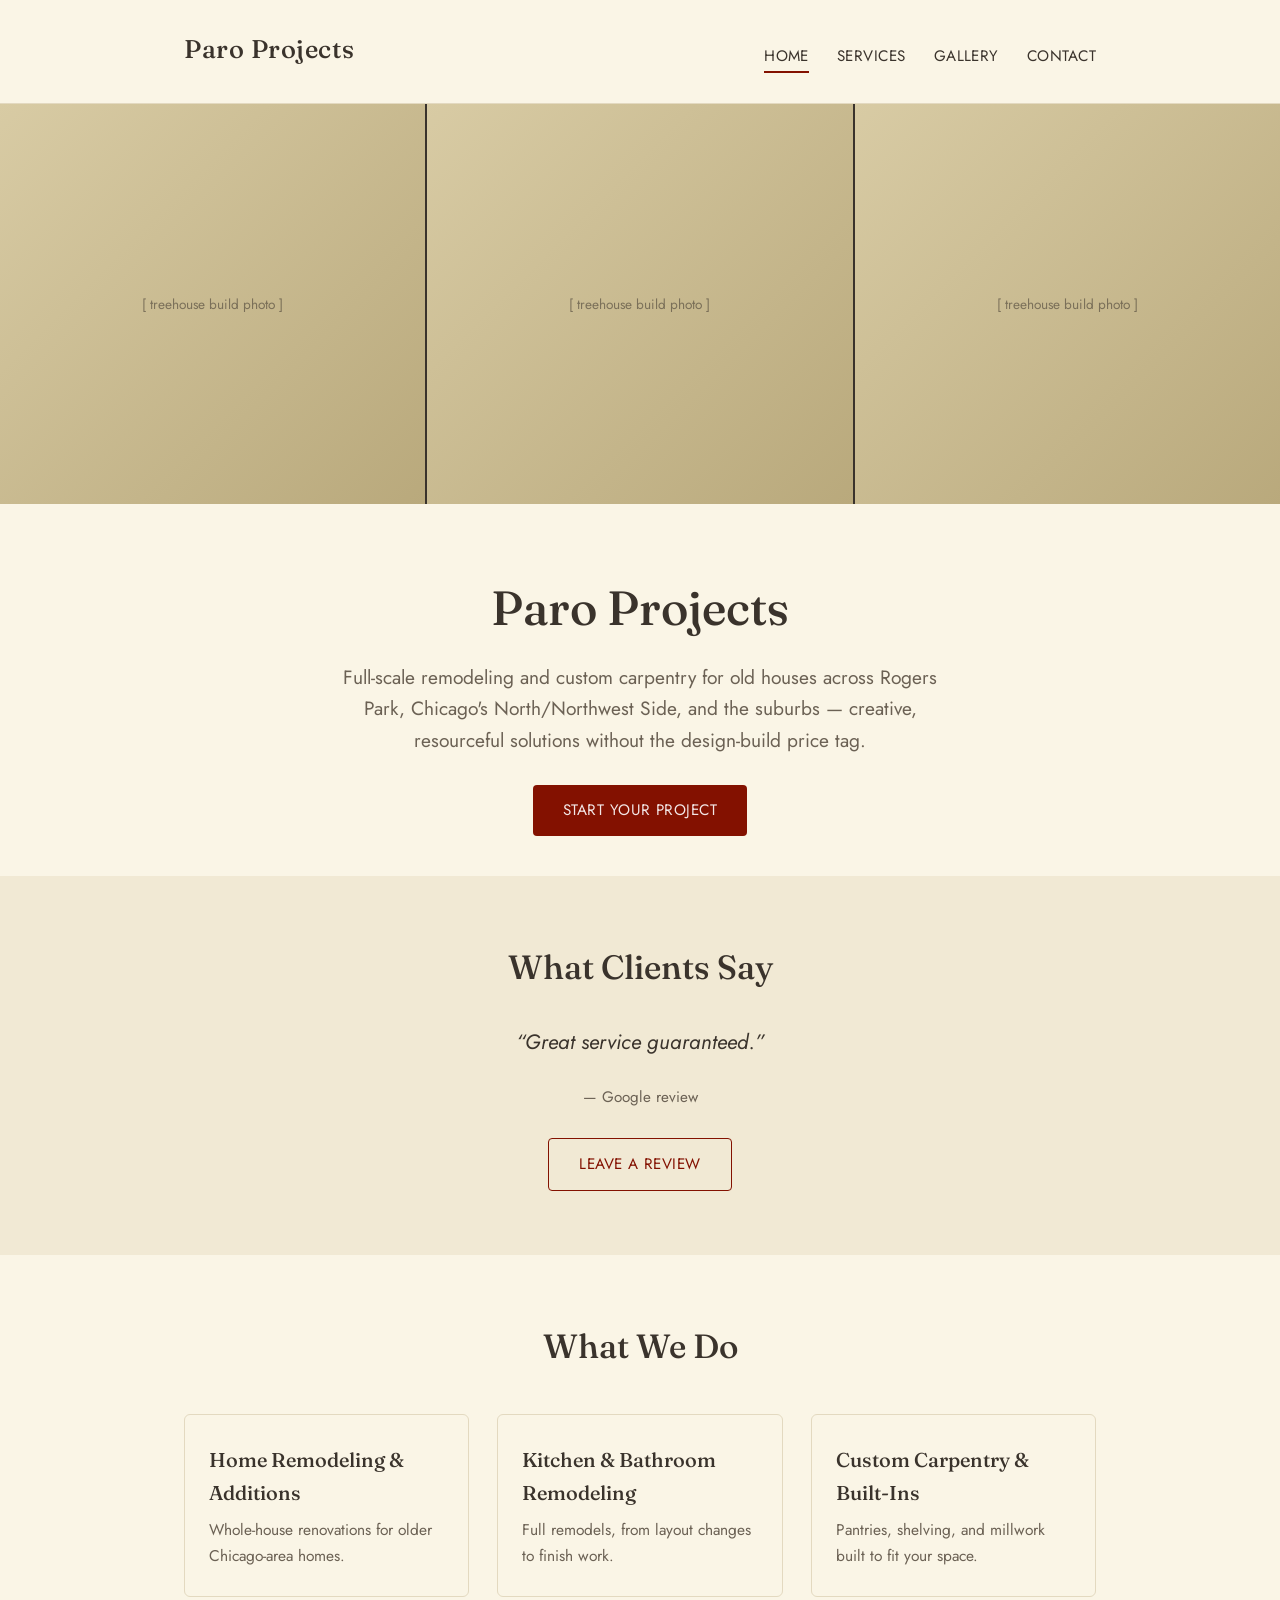
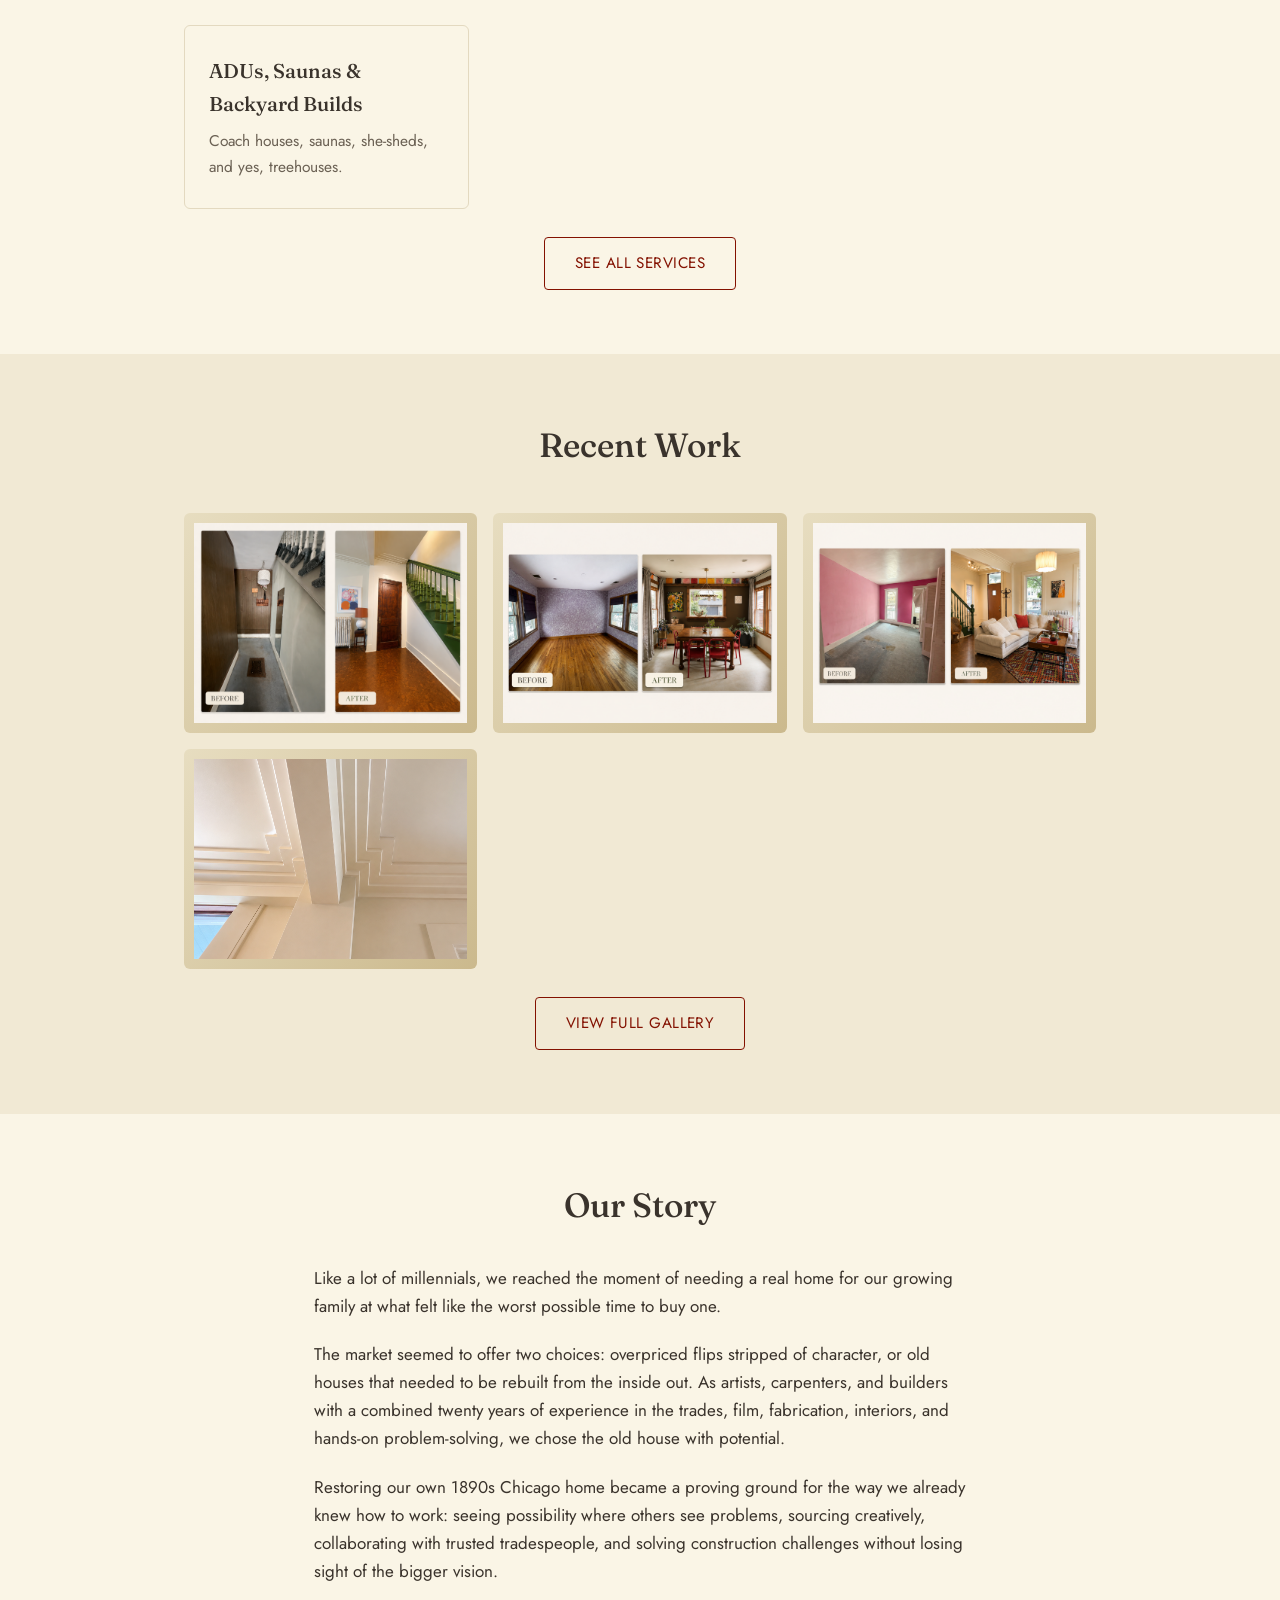
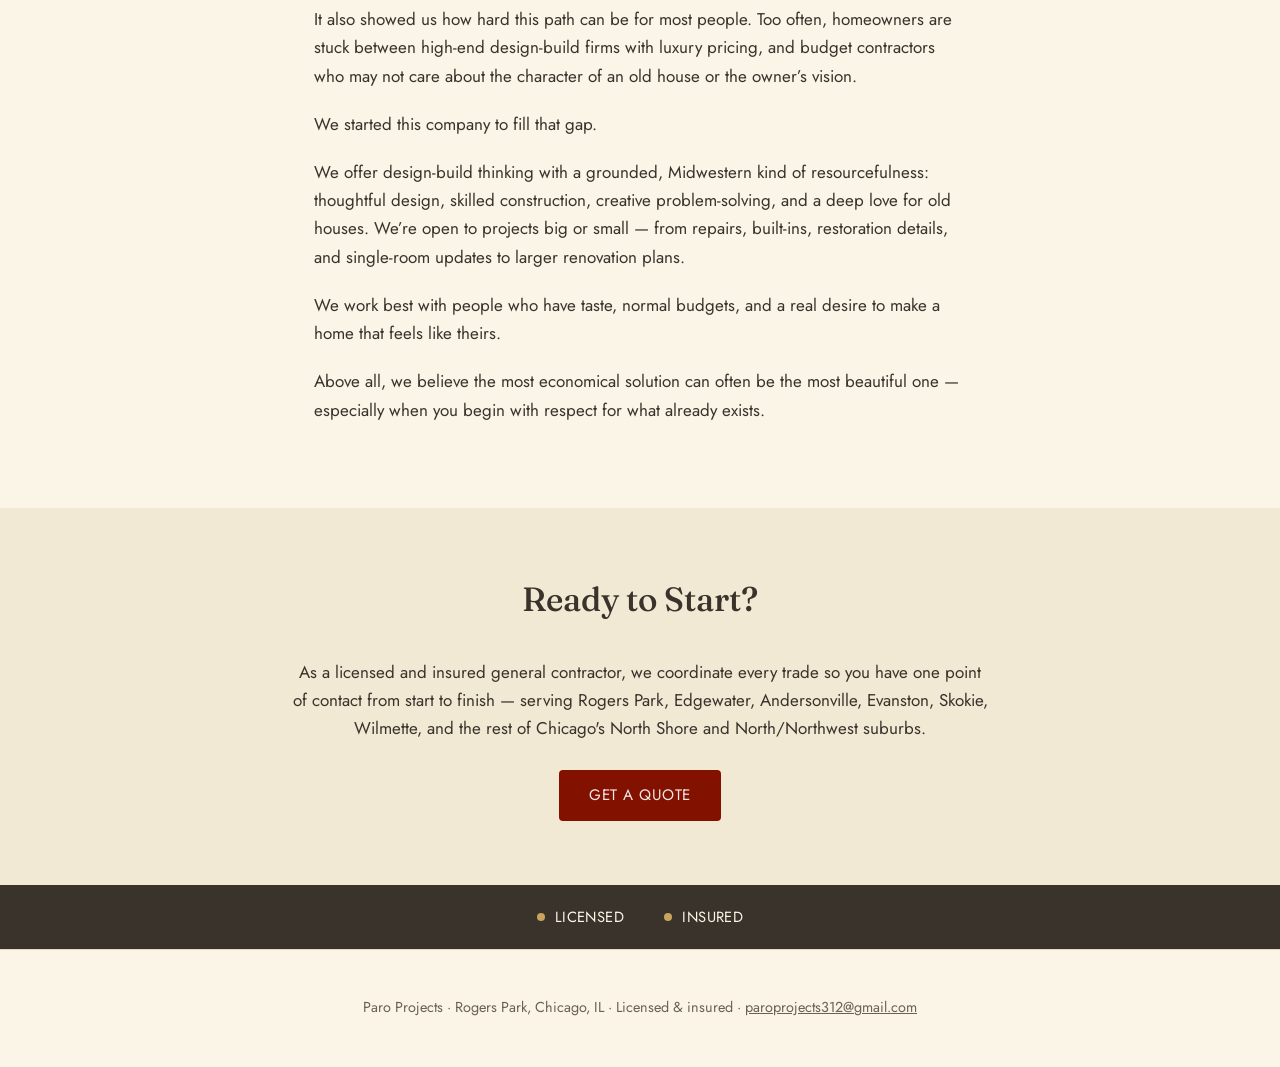
==== commit 1f51725b: "Update index.html" ====
--- a/index.html
+++ b/index.html
@@ -1,6 +1,15 @@
 <!DOCTYPE html>
 <html lang="en">
 <head>
+<!-- Google tag (gtag.js) -->
+<script async src="https://www.googletagmanager.com/gtag/js?id=G-7SHN7VHXN6"></script>
+<script>
+  window.dataLayer = window.dataLayer || [];
+  function gtag(){dataLayer.push(arguments);}
+  gtag('js', new Date());
+
+  gtag('config', 'G-7SHN7VHXN6');
+</script>
 <meta charset="UTF-8">
 <meta name="viewport" content="width=device-width, initial-scale=1.0">
 <title>Paro Projects | General Contractor &amp; Custom Carpentry &mdash; Rogers Park, Chicago</title>
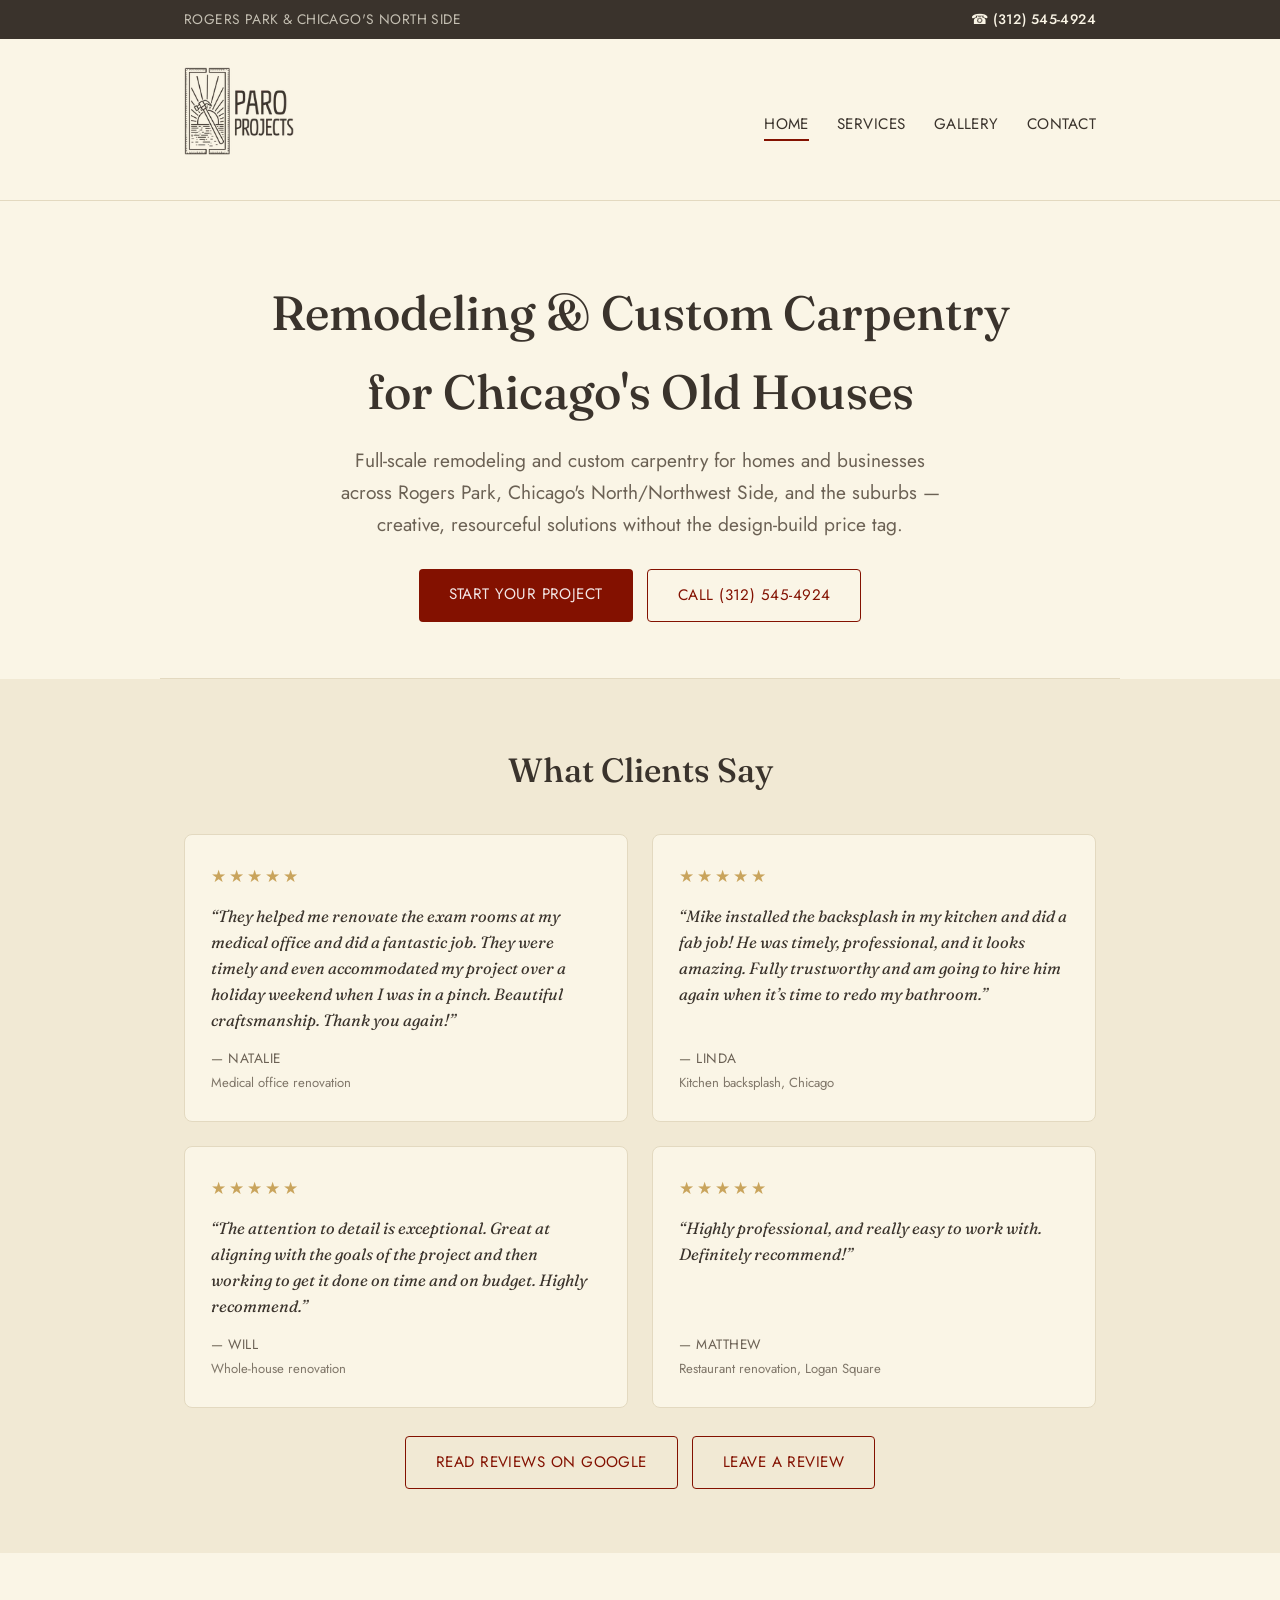
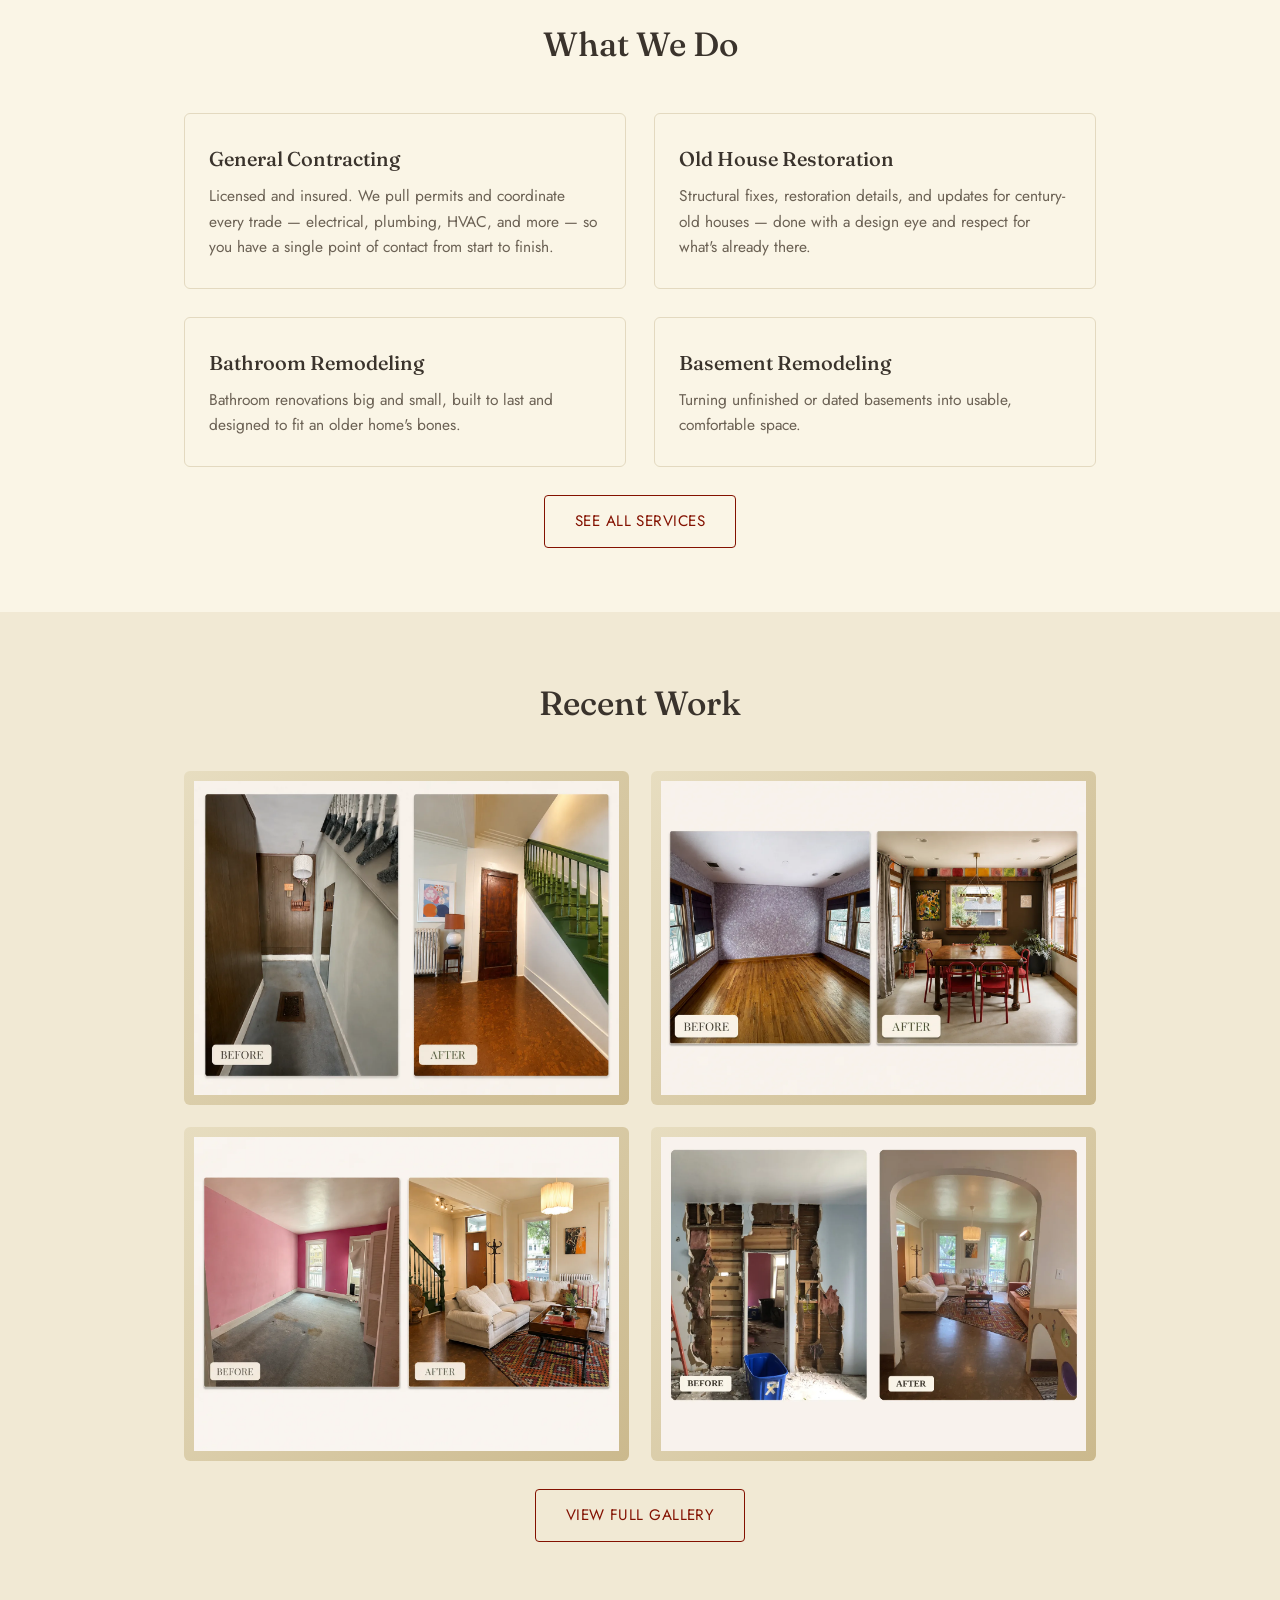
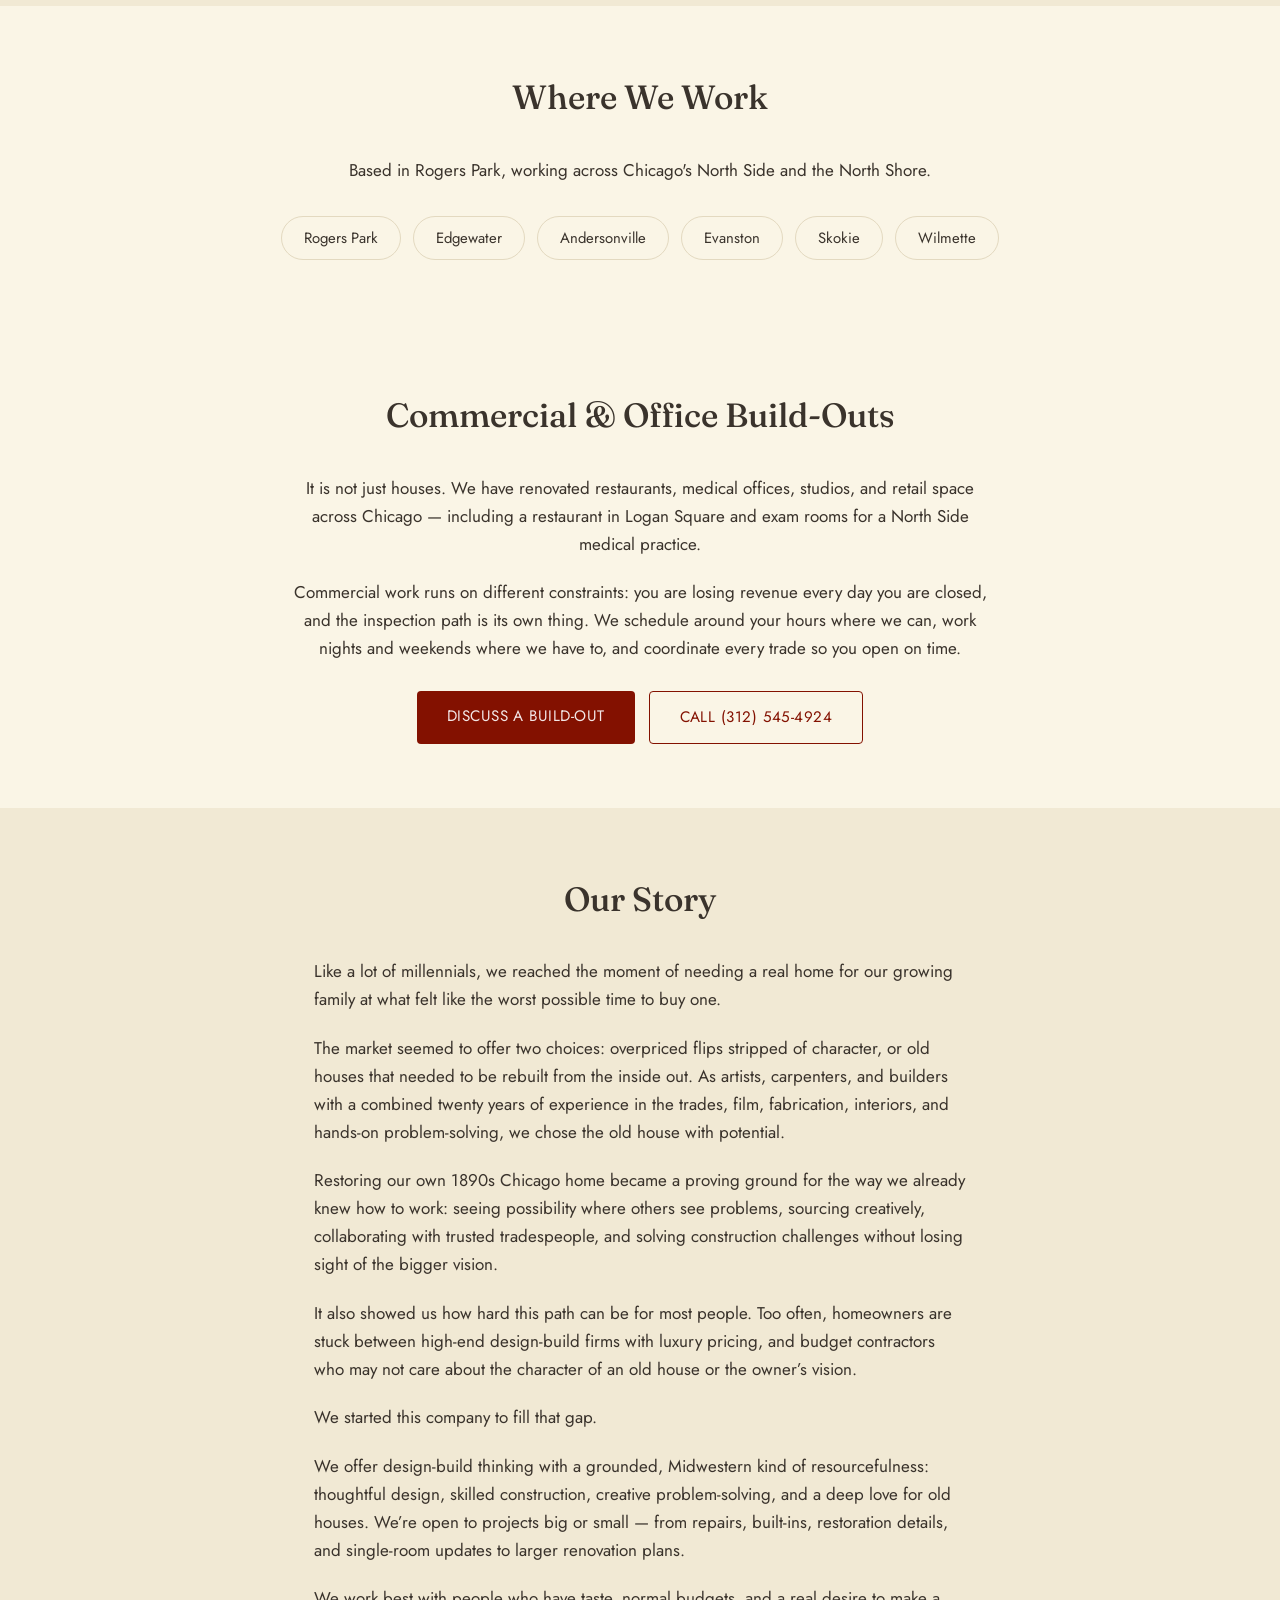
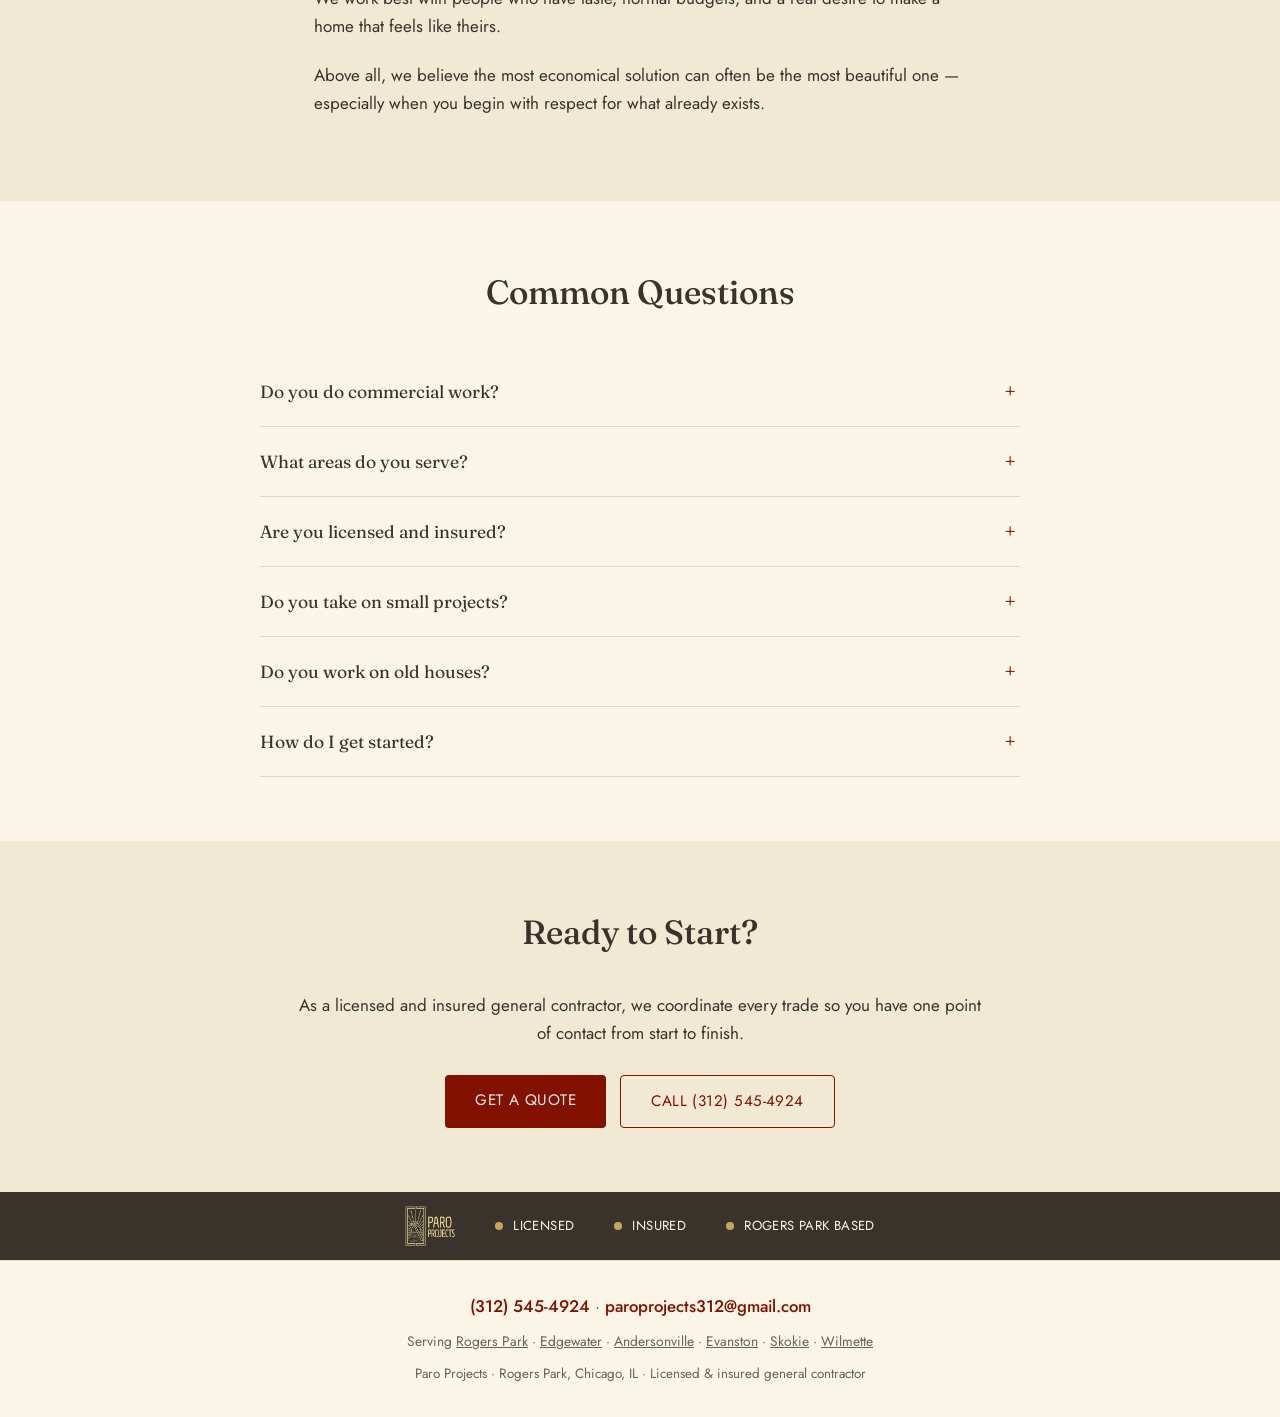
==== commit 268018c5: "new site" ====
--- a/index.html
+++ b/index.html
@@ -1,27 +1,330 @@
 <!DOCTYPE html>
 <html lang="en">
 <head>
-<!-- Google tag (gtag.js) -->
+<meta charset="UTF-8">
+<meta name="viewport" content="width=device-width, initial-scale=1.0">
+<title>General Contractor in Rogers Park, Chicago | Paro Projects</title>
+<meta name="description" content="Licensed and insured Chicago general contractor. Home remodeling, custom carpentry, and commercial build-outs in Rogers Park and citywide. Call (312) 545-4924.">
+<link rel="canonical" href="https://www.paroprojects.com/">
+<meta name="theme-color" content="#831100">
+<meta name="robots" content="index, follow, max-image-preview:large">
+<meta name="geo.region" content="US-IL">
+<meta name="geo.placename" content="Chicago">
+
+<meta property="og:type" content="website">
+<meta property="og:site_name" content="Paro Projects">
+<meta property="og:title" content="General Contractor in Rogers Park, Chicago | Paro Projects">
+<meta property="og:description" content="Licensed and insured Chicago general contractor. Home remodeling, custom carpentry, and commercial build-outs in Rogers Park and citywide. Call (312) 545-4924.">
+<meta property="og:url" content="https://www.paroprojects.com/">
+<meta property="og:image" content="https://www.paroprojects.com/images/chicago-dining-room-remodel-before-after.webp">
+<meta property="og:locale" content="en_US">
+<meta name="twitter:card" content="summary_large_image">
+<meta name="twitter:title" content="General Contractor in Rogers Park, Chicago | Paro Projects">
+<meta name="twitter:description" content="Licensed and insured Chicago general contractor. Home remodeling, custom carpentry, and commercial build-outs in Rogers Park and citywide. Call (312) 545-4924.">
+<meta name="twitter:image" content="https://www.paroprojects.com/images/chicago-dining-room-remodel-before-after.webp">
+
+<link rel="icon" href="favicon-32.png" sizes="32x32">
+<link rel="apple-touch-icon" href="apple-touch-icon.png">
+
+<link rel="preconnect" href="https://fonts.googleapis.com">
+<link rel="preconnect" href="https://fonts.gstatic.com" crossorigin>
+<link rel="stylesheet" href="https://fonts.googleapis.com/css2?family=Fraunces:opsz,wght@9..144,400;9..144,500;9..144,600&family=Jost:wght@400;500&display=swap">
+<link rel="stylesheet" href="style.css">
+
+<script type="application/ld+json">
+{
+  "@context": "https://schema.org",
+  "@type": "GeneralContractor",
+  "@id": "https://www.paroprojects.com/#business",
+  "name": "Paro Projects",
+  "url": "https://www.paroprojects.com/",
+  "email": "paroprojects312@gmail.com",
+  "telephone": "+13125454924",
+  "image": "https://www.paroprojects.com/images/chicago-dining-room-remodel-before-after.webp",
+  "description": "Licensed and insured general contractor specializing in whole-house remodeling, kitchen and bathroom renovation, old house restoration, and custom carpentry for older homes in Rogers Park and across Chicago's North and Northwest Side and suburbs.",
+  "address": {
+    "@type": "PostalAddress",
+    "addressLocality": "Chicago",
+    "addressRegion": "IL",
+    "addressCountry": "US"
+  },
+  "areaServed": [
+    {
+      "@type": "City",
+      "name": "Rogers Park"
+    },
+    {
+      "@type": "City",
+      "name": "Edgewater"
+    },
+    {
+      "@type": "City",
+      "name": "Andersonville"
+    },
+    {
+      "@type": "City",
+      "name": "West Ridge"
+    },
+    {
+      "@type": "City",
+      "name": "Lincoln Square"
+    },
+    {
+      "@type": "City",
+      "name": "Logan Square"
+    },
+    {
+      "@type": "City",
+      "name": "Evanston"
+    },
+    {
+      "@type": "City",
+      "name": "Skokie"
+    },
+    {
+      "@type": "City",
+      "name": "Wilmette"
+    },
+    {
+      "@type": "City",
+      "name": "Chicago"
+    }
+  ],
+  "knowsAbout": [
+    "Home remodeling",
+    "Commercial build-outs",
+    "Restaurant renovation",
+    "Medical office renovation",
+    "Old house restoration",
+    "Kitchen remodeling",
+    "Bathroom remodeling",
+    "Custom carpentry",
+    "Built-ins",
+    "Accessory dwelling units",
+    "Basement remodeling"
+  ],
+  "priceRange": "$$",
+  "openingHoursSpecification": [
+    {
+      "@type": "OpeningHoursSpecification",
+      "dayOfWeek": [
+        "Monday",
+        "Tuesday",
+        "Wednesday",
+        "Thursday",
+        "Friday"
+      ],
+      "opens": "08:00",
+      "closes": "17:00"
+    }
+  ],
+  "hasOfferCatalog": {
+    "@type": "OfferCatalog",
+    "name": "Construction & remodeling services",
+    "itemListElement": [
+      {
+        "@type": "Offer",
+        "itemOffered": {
+          "@type": "Service",
+          "name": "General contracting"
+        }
+      },
+      {
+        "@type": "Offer",
+        "itemOffered": {
+          "@type": "Service",
+          "name": "Commercial & office build-outs"
+        }
+      },
+      {
+        "@type": "Offer",
+        "itemOffered": {
+          "@type": "Service",
+          "name": "Restaurant renovation"
+        }
+      },
+      {
+        "@type": "Offer",
+        "itemOffered": {
+          "@type": "Service",
+          "name": "Medical office renovation"
+        }
+      },
+      {
+        "@type": "Offer",
+        "itemOffered": {
+          "@type": "Service",
+          "name": "Home remodeling & additions"
+        }
+      },
+      {
+        "@type": "Offer",
+        "itemOffered": {
+          "@type": "Service",
+          "name": "Old house restoration"
+        }
+      },
+      {
+        "@type": "Offer",
+        "itemOffered": {
+          "@type": "Service",
+          "name": "Kitchen remodeling"
+        }
+      },
+      {
+        "@type": "Offer",
+        "itemOffered": {
+          "@type": "Service",
+          "name": "Bathroom remodeling"
+        }
+      },
+      {
+        "@type": "Offer",
+        "itemOffered": {
+          "@type": "Service",
+          "name": "Custom carpentry & built-ins"
+        }
+      },
+      {
+        "@type": "Offer",
+        "itemOffered": {
+          "@type": "Service",
+          "name": "Basement remodeling"
+        }
+      },
+      {
+        "@type": "Offer",
+        "itemOffered": {
+          "@type": "Service",
+          "name": "Accessory dwelling units (ADUs)"
+        }
+      },
+      {
+        "@type": "Offer",
+        "itemOffered": {
+          "@type": "Service",
+          "name": "Decks & patios"
+        }
+      },
+      {
+        "@type": "Offer",
+        "itemOffered": {
+          "@type": "Service",
+          "name": "Custom saunas"
+        }
+      },
+      {
+        "@type": "Offer",
+        "itemOffered": {
+          "@type": "Service",
+          "name": "She-sheds & backyard studios"
+        }
+      },
+      {
+        "@type": "Offer",
+        "itemOffered": {
+          "@type": "Service",
+          "name": "Treehouses"
+        }
+      }
+    ]
+  }
+}
+</script>
+<script type="application/ld+json">
+{
+  "@context": "https://schema.org",
+  "@type": "WebSite",
+  "name": "Paro Projects",
+  "url": "https://www.paroprojects.com/"
+}
+</script>
+<script type="application/ld+json">
+{
+  "@context": "https://schema.org",
+  "@type": "FAQPage",
+  "mainEntity": [
+    {
+      "@type": "Question",
+      "name": "Do you do commercial work?",
+      "acceptedAnswer": {
+        "@type": "Answer",
+        "text": "Yes. Alongside home remodeling we do commercial and office build-outs - restaurants, medical and dental offices, studios, and retail. We can work around your operating hours so you stay open, or run straight through to hit an opening date."
+      }
+    },
+    {
+      "@type": "Question",
+      "name": "What areas do you serve?",
+      "acceptedAnswer": {
+        "@type": "Answer",
+        "text": "We are based in Rogers Park and work across Chicago's North and Northwest Side and the northern suburbs - including Edgewater, Andersonville, West Ridge, Lincoln Square, Evanston, Skokie, and Wilmette."
+      }
+    },
+    {
+      "@type": "Question",
+      "name": "Are you licensed and insured?",
+      "acceptedAnswer": {
+        "@type": "Answer",
+        "text": "Yes. Paro Projects is a licensed and insured general contractor. We pull permits and coordinate every trade on your project."
+      }
+    },
+    {
+      "@type": "Question",
+      "name": "Do you take on small projects?",
+      "acceptedAnswer": {
+        "@type": "Answer",
+        "text": "Yes. We are happy to talk about a single built-in, a repair, or one room. No project is too small to ask about."
+      }
+    },
+    {
+      "@type": "Question",
+      "name": "Do you work on old houses?",
+      "acceptedAnswer": {
+        "@type": "Answer",
+        "text": "It is most of what we do. We restored our own 1890s Chicago house, and we specialize in renovating century-old homes without stripping out their character."
+      }
+    },
+    {
+      "@type": "Question",
+      "name": "How do I get started?",
+      "acceptedAnswer": {
+        "@type": "Answer",
+        "text": "Call us at (312) 545-4924 or fill out the form on our contact page. We follow up within two business days to talk through what you need."
+      }
+    }
+  ]
+}
+</script>
+
 <script async src="https://www.googletagmanager.com/gtag/js?id=G-7SHN7VHXN6"></script>
 <script>
   window.dataLayer = window.dataLayer || [];
   function gtag(){dataLayer.push(arguments);}
   gtag('js', new Date());
-
   gtag('config', 'G-7SHN7VHXN6');
 </script>
-<meta charset="UTF-8">
-<meta name="viewport" content="width=device-width, initial-scale=1.0">
-<title>Paro Projects | General Contractor &amp; Custom Carpentry &mdash; Rogers Park, Chicago</title>
-<meta name="description" content="Licensed and insured general contractor in Rogers Park. Full-scale home remodeling, kitchen and bath renovations, custom carpentry, ADUs, and more across Chicago's North/Northwest Side and suburbs.">
-<link rel="stylesheet" href="style.css">
 </head>
 <body>
+<a class="skip-link" href="#main">Skip to content</a>
+
+<div class="topbar">
+  <div class="wrap">
+    <span class="topbar-area">Rogers Park &amp; Chicago's North Side</span>
+    <a class="topbar-phone" href="tel:+13125454924" data-cta="topbar-call">
+      <span aria-hidden="true">&#9742;</span> (312) 545-4924
+    </a>
+  </div>
+</div>
 
 <header class="site-header">
   <div class="wrap">
-    <div class="wordmark"><a href="index.html">Paro Projects</a></div>
-    <nav class="main-nav">
+    <div class="wordmark">
+      <a href="index.html">
+        <img src="images/paro-projects-logo.webp" alt="Paro Projects"
+             class="logo" width="110" height="88">
+      </a>
+    </div>
+    <nav class="main-nav" aria-label="Main">
       <ul>
         <li><a href="index.html" class="active">Home</a></li>
         <li><a href="services.html">Services</a></li>
@@ -32,64 +335,75 @@
   </div>
 </header>
 
-<div class="hero-strip">
-  <div class="placeholder">[ treehouse build photo ]</div>
-  <div class="placeholder">[ treehouse build photo ]</div>
-  <div class="placeholder">[ treehouse build photo ]</div>
+<main id="main">
+
+<div class="hero-text wrap hero-plain">
+  <h1>Remodeling &amp; Custom Carpentry for Chicago's Old Houses</h1>
+  <p class="tagline">Full-scale remodeling and custom carpentry for homes and businesses across Rogers Park, Chicago's North/Northwest Side, and the suburbs &mdash; creative, resourceful solutions without the design-build price tag.</p>
+  <div class="cta-row cta-pair">
+    <a href="contact.html" class="btn" data-cta="hero-quote">Start Your Project</a>
+    <a href="tel:+13125454924" class="btn btn-outline" data-cta="hero-call">Call (312) 545-4924</a>
+  </div>
 </div>
 
-<div class="hero-text wrap">
-  <h1>Paro Projects</h1>
-  <p class="tagline">Full-scale remodeling and custom carpentry for old houses across Rogers Park, Chicago's North/Northwest Side, and the suburbs &mdash; creative, resourceful solutions without the design-build price tag.</p>
-  <div class="cta-row">
-    <a href="contact.html" class="btn">Start Your Project</a>
-  </div>
-</div>
-
-<!-- Reviews strip -->
-<section class="alt">
+
+<section class="alt" id="reviews">
   <div class="wrap">
     <h2>What Clients Say</h2>
-    <div id="google-reviews-widget">
-      <!--
-        REVIEWS WIDGET GOES HERE.
-        Recommended: Jotform's free Google Reviews widget (auto-syncs with your
-        Google Business Profile as new reviews come in). Generate your embed
-        code at https://www.jotform.com/google-reviews-widget/ and paste the
-        provided <script> / <div> snippet in place of this comment.
-        Until then, this falls back to a manually-curated quote below.
-      -->
-      <div class="prose" style="text-align:center;">
-        <p style="font-size:1.3rem; font-style:italic;">&ldquo;Great service guaranteed.&rdquo;</p>
-        <p class="service-list-note">&mdash; Google review</p>
-      </div>
-    </div>
-    <div class="cta-row">
-      <a href="https://search.google.com/local/writereview?placeid=YOUR_PLACE_ID" class="btn btn-outline" target="_blank" rel="noopener">Leave a Review</a>
-    </div>
-  </div>
-</section>
-
-<!-- Services teaser -->
+
+    <!-- To auto-sync new Google reviews instead, paste a widget embed
+         (Trustindex / Elfsight / EmbedSocial) here and delete the grid below. -->
+
+    <div class="reviews-grid reviews-4">
+      <blockquote class="review-card">
+        <div class="stars" aria-label="5 out of 5 stars">&#9733;&#9733;&#9733;&#9733;&#9733;</div>
+        <p>&ldquo;They helped me renovate the exam rooms at my medical office and did a fantastic job. They were timely and even accommodated my project over a holiday weekend when I was in a pinch. Beautiful craftsmanship. Thank you again!&rdquo;</p>
+        <cite>&mdash; Natalie<span class="review-ctx">Medical office renovation</span></cite>
+      </blockquote>
+      <blockquote class="review-card">
+        <div class="stars" aria-label="5 out of 5 stars">&#9733;&#9733;&#9733;&#9733;&#9733;</div>
+        <p>&ldquo;Mike installed the backsplash in my kitchen and did a fab job! He was timely, professional, and it looks amazing. Fully trustworthy and am going to hire him again when it&rsquo;s time to redo my bathroom.&rdquo;</p>
+        <cite>&mdash; Linda<span class="review-ctx">Kitchen backsplash, Chicago</span></cite>
+      </blockquote>
+      <blockquote class="review-card">
+        <div class="stars" aria-label="5 out of 5 stars">&#9733;&#9733;&#9733;&#9733;&#9733;</div>
+        <p>&ldquo;The attention to detail is exceptional. Great at aligning with the goals of the project and then working to get it done on time and on budget. Highly recommend.&rdquo;</p>
+        <cite>&mdash; Will<span class="review-ctx">Whole-house renovation</span></cite>
+      </blockquote>
+      <blockquote class="review-card">
+        <div class="stars" aria-label="5 out of 5 stars">&#9733;&#9733;&#9733;&#9733;&#9733;</div>
+        <p>&ldquo;Highly professional, and really easy to work with. Definitely recommend!&rdquo;</p>
+        <cite>&mdash; Matthew<span class="review-ctx">Restaurant renovation, Logan Square</span></cite>
+      </blockquote>
+    </div>
+
+    <div class="cta-row cta-pair">
+      <a href="https://www.google.com/maps?cid=3016855643462618345" class="btn btn-outline" target="_blank" rel="noopener" data-cta="read-reviews">Read Reviews on Google</a>
+      <a href="https://g.page/r/CenMOEc5Bt4pEBM/review" class="btn btn-outline" target="_blank" rel="noopener" data-cta="write-review">Leave a Review</a>
+    </div>
+  </div>
+</section>
+
+
 <section>
   <div class="wrap">
     <h2>What We Do</h2>
-    <div class="services-grid">
+    <div class="services-grid teaser">
       <div class="service-card">
-        <h3>Home Remodeling &amp; Additions</h3>
-        <p>Whole-house renovations for older Chicago-area homes.</p>
+        <h3>General Contracting</h3>
+        <p>Licensed and insured. We pull permits and coordinate every trade &mdash; electrical, plumbing, HVAC, and more &mdash; so you have a single point of contact from start to finish.</p>
       </div>
       <div class="service-card">
-        <h3>Kitchen &amp; Bathroom Remodeling</h3>
-        <p>Full remodels, from layout changes to finish work.</p>
+        <h3>Old House Restoration</h3>
+        <p>Structural fixes, restoration details, and updates for century-old houses &mdash; done with a design eye and respect for what's already there.</p>
       </div>
       <div class="service-card">
-        <h3>Custom Carpentry &amp; Built-Ins</h3>
-        <p>Pantries, shelving, and millwork built to fit your space.</p>
+        <h3>Bathroom Remodeling</h3>
+        <p>Bathroom renovations big and small, built to last and designed to fit an older home's bones.</p>
       </div>
       <div class="service-card">
-        <h3>ADUs, Saunas &amp; Backyard Builds</h3>
-        <p>Coach houses, saunas, she-sheds, and yes, treehouses.</p>
+        <h3>Basement Remodeling</h3>
+        <p>Turning unfinished or dated basements into usable, comfortable space.</p>
       </div>
     </div>
     <div class="cta-row">
@@ -98,15 +412,14 @@
   </div>
 </section>
 
-<!-- Portfolio teaser -->
 <section class="alt">
   <div class="wrap">
     <h2>Recent Work</h2>
     <div class="gallery-grid">
-      <div class="gallery-tile"><img src="images/rogers-park-entryway-staircase-remodel-before-after.png" alt="Before and after of a Rogers Park entryway and staircase remodel &mdash; old house restoration and interior renovation in Chicago" loading="lazy"></div>
-      <div class="gallery-tile"><img src="images/chicago-dining-room-remodel-before-after.png" alt="Before and after of a Chicago dining room remodel with custom millwork and lighting, part of a whole-house renovation" loading="lazy"></div>
-      <div class="gallery-tile"><img src="images/chicago-living-room-renovation-before-after.png" alt="Before and after of a Chicago living room renovation, part of a whole-house home remodeling project" loading="lazy"></div>
-      <div class="gallery-tile"><img src="images/custom-crown-molding-carpentry-detail.png" alt="Custom crown molding and trim carpentry detail built by Paro Projects" loading="lazy"></div>
+      <div class="gallery-tile"><img src="images/rogers-park-entryway-staircase-remodel-before-after.webp" alt="Before and after of a Rogers Park entryway and staircase remodel &mdash; old house restoration and interior renovation in Chicago" width="1448" height="1086" loading="lazy" decoding="async"></div>
+      <div class="gallery-tile"><img src="images/chicago-dining-room-remodel-before-after.webp" alt="Before and after of a Chicago dining room remodel with custom millwork and lighting, part of a whole-house renovation" width="1448" height="1086" loading="lazy" decoding="async"></div>
+      <div class="gallery-tile"><img src="images/chicago-living-room-renovation-before-after.webp" alt="Before and after of a Chicago living room renovation, part of a whole-house home remodeling project" width="1448" height="1086" loading="lazy" decoding="async"></div>
+      <div class="gallery-tile"><img src="images/chicago-archway-living-room-remodel-before-after.webp" alt="Before and after of a reframed archway and living room during a Chicago whole-house renovation and old house restoration" width="1448" height="1086" loading="lazy" decoding="async"></div>
     </div>
     <div class="cta-row">
       <a href="gallery.html" class="btn btn-outline">View Full Gallery</a>
@@ -114,8 +427,40 @@
   </div>
 </section>
 
-<!-- Our Story -->
-<section>
+<section id="service-areas">
+  <div class="wrap">
+    <h2>Where We Work</h2>
+    <p class="prose" style="text-align:center;">Based in Rogers Park, working across Chicago's North Side and the North Shore.</p>
+    <div class="area-chips">
+      <a href="rogers-park.html" class="area-chip">Rogers Park</a>
+      <a href="edgewater.html" class="area-chip">Edgewater</a>
+      <a href="andersonville.html" class="area-chip">Andersonville</a>
+      <a href="evanston.html" class="area-chip">Evanston</a>
+      <a href="skokie.html" class="area-chip">Skokie</a>
+      <a href="wilmette.html" class="area-chip">Wilmette</a>
+    </div>
+  </div>
+</section>
+
+<section id="commercial">
+  <div class="wrap">
+    <h2>Commercial &amp; Office Build-Outs</h2>
+    <div class="prose" style="text-align:center;">
+      <p>It is not just houses. We have renovated restaurants, medical offices, studios, and retail
+      space across Chicago &mdash; including a restaurant in Logan Square and exam rooms for a
+      North Side medical practice.</p>
+      <p>Commercial work runs on different constraints: you are losing revenue every day you are
+      closed, and the inspection path is its own thing. We schedule around your hours where we can,
+      work nights and weekends where we have to, and coordinate every trade so you open on time.</p>
+    </div>
+    <div class="cta-row cta-pair">
+      <a href="contact.html" class="btn" data-cta="commercial-quote">Discuss a Build-Out</a>
+      <a href="tel:+13125454924" class="btn btn-outline" data-cta="commercial-call">Call (312) 545-4924</a>
+    </div>
+  </div>
+</section>
+
+<section class="alt">
   <div class="wrap prose">
     <h2>Our Story</h2>
     <p>Like a lot of millennials, we reached the moment of needing a real home for our growing family at what felt like the worst possible time to buy one.</p>
@@ -129,28 +474,82 @@
   </div>
 </section>
 
-<section class="alt">
+
+<section id="faq">
+  <div class="wrap">
+    <h2>Common Questions</h2>
+    <div class="faq-list">
+      <details class="faq">
+        <summary>Do you do commercial work?</summary>
+        <p>Yes. Alongside home remodeling we do commercial and office build-outs - restaurants, medical and dental offices, studios, and retail. We can work around your operating hours so you stay open, or run straight through to hit an opening date.</p>
+      </details>
+      <details class="faq">
+        <summary>What areas do you serve?</summary>
+        <p>We are based in Rogers Park and work across Chicago's North and Northwest Side and the northern suburbs &mdash; including Edgewater, Andersonville, West Ridge, Lincoln Square, Evanston, Skokie, and Wilmette.</p>
+      </details>
+      <details class="faq">
+        <summary>Are you licensed and insured?</summary>
+        <p>Yes. Paro Projects is a licensed and insured general contractor. We pull permits and coordinate every trade on your project.</p>
+      </details>
+      <details class="faq">
+        <summary>Do you take on small projects?</summary>
+        <p>Yes. We are happy to talk about a single built-in, a repair, or one room. No project is too small to ask about.</p>
+      </details>
+      <details class="faq">
+        <summary>Do you work on old houses?</summary>
+        <p>It is most of what we do. We restored our own 1890s Chicago house, and we specialize in renovating century-old homes without stripping out their character.</p>
+      </details>
+      <details class="faq">
+        <summary>How do I get started?</summary>
+        <p>Call us at (312) 545-4924 or fill out the form on our contact page. We follow up within two business days to talk through what you need.</p>
+      </details>
+    </div>
+  </div>
+</section>
+
+
+
+<section class="alt cta-band">
   <div class="wrap">
     <h2>Ready to Start?</h2>
-    <p class="prose" style="text-align:center;">As a licensed and insured general contractor, we coordinate every trade so you have one point of contact from start to finish &mdash; serving Rogers Park, Edgewater, Andersonville, Evanston, Skokie, Wilmette, and the rest of Chicago's North Shore and North/Northwest suburbs.</p>
-    <div class="cta-row">
-      <a href="contact.html" class="btn">Get a Quote</a>
-    </div>
-  </div>
-</section>
-
-<div class="credentials-strip">
-  <div class="wrap">
+    <p class="prose" style="text-align:center;">As a licensed and insured general contractor, we coordinate every trade so you have one point of contact from start to finish.</p>
+    <div class="cta-row cta-pair">
+      <a href="contact.html" class="btn" data-cta="quote">Get a Quote</a>
+      <a href="tel:+13125454924" class="btn btn-outline" data-cta="band-call">Call (312) 545-4924</a>
+    </div>
+  </div>
+</section>
+
+
+</main>
+
+<div class="credentials-strip slim">
+  <div class="wrap">
+    <img src="images/paro-projects-logo-gold.webp" alt="" class="strip-logo"
+         width="90" height="72" loading="lazy">
     <div class="credential-badge"><span class="dot"></span>Licensed</div>
     <div class="credential-badge"><span class="dot"></span>Insured</div>
+    <div class="credential-badge"><span class="dot"></span>Rogers Park Based</div>
   </div>
 </div>
 
 <footer>
   <div class="wrap">
-    <p>Paro Projects &middot; Rogers Park, Chicago, IL &middot; Licensed &amp; insured &middot; <a href="mailto:paroprojects312@gmail.com">paroprojects312@gmail.com</a></p>
+    <p class="footer-contact">
+      <a href="tel:+13125454924" data-cta="footer-call">(312) 545-4924</a>
+      &middot;
+      <a href="mailto:paroprojects312@gmail.com">paroprojects312@gmail.com</a>
+    </p>
+    <p class="footer-areas">Serving <a href="rogers-park.html">Rogers Park</a> &middot; <a href="edgewater.html">Edgewater</a> &middot; <a href="andersonville.html">Andersonville</a> &middot; <a href="evanston.html">Evanston</a> &middot; <a href="skokie.html">Skokie</a> &middot; <a href="wilmette.html">Wilmette</a></p>
+    <p class="footer-legal">Paro Projects &middot; Rogers Park, Chicago, IL &middot; Licensed &amp; insured general contractor</p>
   </div>
 </footer>
 
+<div class="mobile-cta" role="complementary" aria-label="Contact Paro Projects">
+  <a href="tel:+13125454924" class="mobile-cta-btn call" data-cta="sticky-call">Call Now</a>
+  <a href="contact.html" class="mobile-cta-btn quote" data-cta="sticky-quote">Get a Quote</a>
+</div>
+
+<script src="site.js" defer></script>
 </body>
 </html>
--- a/style.css
+++ b/style.css
@@ -1,6 +1,5 @@
 /* Paro Projects — shared site styles */
-
-@import url('https://fonts.googleapis.com/css2?family=Fraunces:opsz,wght@9..144,400;9..144,500;9..144,600&family=Jost:wght@400;500&display=swap');
+/* Fonts are loaded via <link> in each page's <head> (faster than @import). */
 
 :root {
   --cream: #faf5e6;
@@ -302,6 +301,18 @@
 
 /* ---- Contact / form ---- */
 
+.form-fallback {
+  margin: 16px 0 0;
+  padding: 14px 16px;
+  border: 1px solid var(--maroon);
+  border-radius: 6px;
+  background: rgba(125, 29, 21, 0.06);
+  font-size: 0.95rem;
+}
+
+.form-fallback[hidden] { display: none; }
+
+
 .contact-layout {
   display: grid;
   grid-template-columns: 1fr 1.1fr;
@@ -309,6 +320,7 @@
   align-items: start;
 }
 
+.contact-invite h1,
 .contact-invite h2 {
   text-align: left;
   font-size: 2rem;
@@ -407,6 +419,7 @@
   .contact-layout {
     grid-template-columns: 1fr;
   }
+  .contact-invite h1,
   .contact-invite h2 {
     text-align: center;
   }
@@ -431,3 +444,486 @@
   nav.main-nav ul { gap: 16px; flex-wrap: wrap; justify-content: center; }
   .site-header .wrap { justify-content: center; text-align: center; }
 }
+
+
+/* ==========================================================================
+   Additions: phone CTAs, reviews, service areas, project cards, FAQ
+   ========================================================================== */
+
+.skip-link {
+  position: absolute;
+  left: -9999px;
+  top: 0;
+  background: var(--maroon);
+  color: var(--cream-text);
+  padding: 10px 18px;
+  z-index: 200;
+}
+.skip-link:focus { left: 8px; top: 8px; }
+
+:focus-visible {
+  outline: 3px solid var(--maroon);
+  outline-offset: 2px;
+}
+
+/* ---- Top bar with phone ---- */
+
+.topbar {
+  background: var(--ink);
+  color: var(--cream);
+  font-size: 0.86rem;
+  letter-spacing: 0.03em;
+}
+
+.topbar .wrap {
+  display: flex;
+  align-items: center;
+  justify-content: space-between;
+  gap: 12px;
+  padding-top: 8px;
+  padding-bottom: 8px;
+  flex-wrap: wrap;
+}
+
+.topbar-area {
+  color: rgba(250, 245, 230, 0.72);
+  text-transform: uppercase;
+}
+
+.topbar-phone {
+  color: var(--cream);
+  text-decoration: none;
+  font-weight: 500;
+  white-space: nowrap;
+}
+
+.topbar-phone:hover { color: #e8c88a; }
+
+/* ---- Hero ---- */
+
+.hero-strip { aspect-ratio: 16/6; }
+
+.hero-tile {
+  overflow: hidden;
+  background: var(--cream-dark);
+}
+
+.hero-tile img {
+  width: 100%;
+  height: 100%;
+  object-fit: cover;
+}
+
+.hero-text h1 { max-width: 780px; margin-left: auto; margin-right: auto; }
+
+.eyebrow {
+  text-transform: uppercase;
+  letter-spacing: 0.08em;
+  font-size: 0.78rem;
+  color: var(--ink-soft);
+  margin: 0 0 10px;
+}
+
+.cta-pair {
+  display: flex;
+  gap: 14px;
+  justify-content: center;
+  flex-wrap: wrap;
+}
+
+/* ---- Breadcrumb ---- */
+
+.breadcrumb {
+  padding-top: 18px;
+  font-size: 0.85rem;
+  color: var(--ink-soft);
+}
+
+.breadcrumb a { color: var(--ink-soft); }
+.breadcrumb span[aria-hidden] { margin: 0 6px; }
+
+/* ---- Reviews ---- */
+
+.reviews-grid {
+  display: grid;
+  grid-template-columns: repeat(auto-fit, minmax(260px, 1fr));
+  gap: 24px;
+  margin-top: 36px;
+}
+
+.review-card {
+  background: var(--cream);
+  border: 1px solid var(--border);
+  border-radius: 8px;
+  padding: 28px 26px;
+  margin: 0;
+  text-align: center;
+}
+
+.review-card p {
+  font-family: 'Fraunces', Georgia, serif;
+  font-size: 1.12rem;
+  font-style: italic;
+  margin: 0 0 14px;
+}
+
+.review-card cite {
+  font-style: normal;
+  font-size: 0.85rem;
+  letter-spacing: 0.04em;
+  text-transform: uppercase;
+  color: var(--ink-soft);
+}
+
+.stars {
+  color: #c9a45c;
+  letter-spacing: 3px;
+  margin-bottom: 12px;
+  font-size: 1.05rem;
+}
+
+/* ---- Service areas ---- */
+
+.area-chips {
+  display: flex;
+  flex-wrap: wrap;
+  gap: 12px;
+  justify-content: center;
+  margin-top: 32px;
+}
+
+.area-chip {
+  border: 1.5px solid var(--border);
+  border-radius: 999px;
+  padding: 9px 22px;
+  text-decoration: none;
+  color: var(--ink);
+  font-size: 0.93rem;
+  background: var(--cream);
+  transition: border-color 0.15s ease, color 0.15s ease;
+}
+
+.area-chip:hover {
+  border-color: var(--maroon);
+  color: var(--maroon);
+}
+
+.area-hero { padding-top: 26px; }
+
+.area-layout {
+  display: grid;
+  grid-template-columns: 1fr 300px;
+  gap: 52px;
+  align-items: start;
+}
+
+.area-prose { max-width: none; margin: 0; }
+.area-prose h2 { text-align: left; font-size: 1.6rem; margin-top: 1.4em; }
+.area-prose h2:first-child { margin-top: 0; }
+
+.area-list {
+  margin: 0 0 1.4em;
+  padding-left: 20px;
+}
+
+.area-list li { margin-bottom: 8px; }
+
+.area-note {
+  border-left: 3px solid var(--maroon);
+  padding-left: 16px;
+  color: var(--ink-soft);
+  font-size: 0.97rem;
+}
+
+.area-aside {
+  background: var(--cream-dark);
+  border: 1px solid var(--border);
+  border-radius: 8px;
+  padding: 28px 24px;
+  position: sticky;
+  top: 24px;
+}
+
+.area-aside h3 { font-size: 1.2rem; margin-bottom: 0.6em; }
+
+.area-aside-line {
+  margin: 0 0 10px;
+  font-size: 0.94rem;
+  color: var(--ink-soft);
+}
+
+.area-aside .btn { width: 100%; text-align: center; margin-top: 14px; }
+
+/* ---- Project cards (gallery) ---- */
+
+.project-grid {
+  display: grid;
+  grid-template-columns: repeat(auto-fit, minmax(320px, 1fr));
+  gap: 32px;
+  margin-top: 40px;
+}
+
+.project-card {
+  margin: 0;
+  background: var(--cream);
+  border: 1px solid var(--border);
+  border-radius: 8px;
+  overflow: hidden;
+}
+
+.project-card img {
+  width: 100%;
+  height: auto;
+  aspect-ratio: 4/3;
+  object-fit: cover;
+}
+
+.project-card figcaption { padding: 22px 24px 26px; }
+
+.project-place {
+  text-transform: uppercase;
+  letter-spacing: 0.07em;
+  font-size: 0.75rem;
+  color: var(--ink-soft);
+  margin: 0 0 6px;
+}
+
+.project-card h3 { font-size: 1.22rem; margin-bottom: 0.4em; }
+
+.project-card figcaption p:last-child {
+  margin: 0;
+  color: var(--ink-soft);
+  font-size: 0.95rem;
+}
+
+/* ---- FAQ ---- */
+
+.faq-list {
+  max-width: 760px;
+  margin: 36px auto 0;
+}
+
+.faq {
+  border-bottom: 1px solid var(--border);
+  padding: 4px 0;
+}
+
+.faq summary {
+  cursor: pointer;
+  padding: 16px 0;
+  font-family: 'Fraunces', Georgia, serif;
+  font-size: 1.1rem;
+  list-style: none;
+  position: relative;
+  padding-right: 32px;
+}
+
+.faq summary::-webkit-details-marker { display: none; }
+
+.faq summary::after {
+  content: "+";
+  position: absolute;
+  right: 4px;
+  top: 50%;
+  transform: translateY(-50%);
+  color: var(--maroon);
+  font-size: 1.4rem;
+  line-height: 1;
+}
+
+.faq[open] summary::after { content: "\2212"; }
+
+.faq p {
+  margin: 0 0 18px;
+  color: var(--ink-soft);
+}
+
+/* ---- Contact page ---- */
+
+.contact-primary {
+  background: var(--cream-dark);
+  border: 1px solid var(--border);
+  border-radius: 8px;
+  padding: 22px 24px;
+  margin-bottom: 28px;
+  text-align: center;
+}
+
+.phone-big {
+  font-family: 'Fraunces', Georgia, serif;
+  font-size: 1.85rem;
+  text-decoration: none;
+  color: var(--maroon);
+  display: block;
+}
+
+.phone-note {
+  margin: 6px 0 0;
+  font-size: 0.9rem;
+  color: var(--ink-soft);
+}
+
+.form-heading {
+  font-size: 1.35rem;
+  text-align: left;
+  margin-bottom: 1em;
+}
+
+.form-reassure {
+  margin: 14px 0 0;
+  font-size: 0.84rem;
+  color: var(--ink-soft);
+  text-align: center;
+}
+
+.cta-band .prose { margin-bottom: 4px; }
+
+/* ---- Footer ---- */
+
+.footer-contact {
+  font-size: 1.05rem;
+  margin: 0 0 10px;
+}
+
+.footer-contact a {
+  color: var(--maroon);
+  text-decoration: none;
+  font-weight: 500;
+}
+
+.footer-areas { margin: 0 0 10px; font-size: 0.86rem; }
+.footer-legal { margin: 0; font-size: 0.84rem; }
+
+/* ---- Sticky mobile call bar ---- */
+
+.mobile-cta { display: none; }
+
+@media (max-width: 720px) {
+  .mobile-cta {
+    display: grid;
+    grid-template-columns: 1fr 1fr;
+    position: fixed;
+    left: 0;
+    right: 0;
+    bottom: 0;
+    z-index: 100;
+    box-shadow: 0 -2px 14px rgba(58, 51, 44, 0.18);
+  }
+
+  .mobile-cta-btn {
+    text-align: center;
+    padding: 15px 8px;
+    text-decoration: none;
+    font-size: 0.95rem;
+    letter-spacing: 0.03em;
+    text-transform: uppercase;
+  }
+
+  .mobile-cta-btn.call { background: var(--maroon); color: var(--cream-text); }
+  .mobile-cta-btn.quote { background: var(--ink); color: var(--cream); }
+
+  body { padding-bottom: 54px; }
+}
+
+/* ---- Responsive ---- */
+
+@media (max-width: 900px) {
+  .area-layout { grid-template-columns: 1fr; gap: 36px; }
+  .area-aside { position: static; }
+}
+
+@media (max-width: 640px) {
+  .hero-strip { aspect-ratio: 4/3; grid-template-columns: 1fr; }
+  .hero-strip .hero-tile:nth-child(n+2) { display: none; }
+  .topbar .wrap { justify-content: center; }
+  .topbar-area { display: none; }
+  .cta-pair { flex-direction: column; align-items: stretch; }
+  .cta-pair .btn { width: 100%; text-align: center; }
+  .phone-big { font-size: 1.55rem; }
+  section { padding: 48px 0; }
+}
+
+/* ---- Text-only hero (no top banner) ---- */
+
+.hero-plain {
+  padding-top: 72px;
+  padding-bottom: 8px;
+  border-bottom: 1px solid var(--border);
+  padding-bottom: 56px;
+}
+
+/* ---- Logo ---- */
+
+.wordmark a { display: inline-flex; align-items: center; }
+
+.wordmark .logo {
+  height: 44px;
+  width: auto;
+  display: block;
+}
+
+/* ---- Wide project card (triptychs / panoramas) ---- */
+
+.project-card-wide { grid-column: 1 / -1; }
+
+.project-card-wide img { aspect-ratio: 3/2; }
+
+@media (max-width: 640px) {
+  .project-card-wide img { aspect-ratio: 4/3; }
+  .hero-plain { padding-top: 44px; padding-bottom: 40px; }
+}
+
+/* ---- Grid balance fixes ---- */
+
+@media (min-width: 900px) {
+  /* 4-card homepage teaser reads better as 2x2 than 3+1 */
+  .services-grid.teaser { grid-template-columns: repeat(2, 1fr); }
+  /* before/after composites need width to be legible */
+  .gallery-grid { grid-template-columns: repeat(2, 1fr); gap: 22px; }
+}
+
+.section-compact { padding: 34px 0; }
+.section-compact .service-list-note { margin-top: 0; }
+
+/* Three reviews sit better as a 3-up row than auto-fit's uneven wrap */
+@media (min-width: 820px) {
+  .reviews-grid.reviews-3 { grid-template-columns: repeat(3, 1fr); }
+  .reviews-grid.reviews-4 { grid-template-columns: repeat(2, 1fr); }
+}
+
+/* Multi-review layouts read better left-aligned than centred */
+.reviews-grid.reviews-3 .review-card,
+.reviews-grid.reviews-4 .review-card,
+.reviews-grid.reviews-3 .stars,
+.reviews-grid.reviews-4 .stars { text-align: left; }
+
+.review-card p { font-size: 1.02rem; line-height: 1.6; }
+.reviews-grid.reviews-4 .review-card { display: flex; flex-direction: column; }
+.reviews-grid.reviews-4 .review-card p { flex: 1; }
+
+/* ---- Logo ---- */
+
+.wordmark .logo { height: 88px; width: auto; }
+
+.strip-logo {
+  height: 40px;
+  width: auto;
+  opacity: 0.95;
+}
+
+@media (max-width: 640px) {
+  .wordmark .logo { height: 66px; }
+  .strip-logo { display: none; }
+}
+
+/* ---- Review attribution ---- */
+
+.review-ctx {
+  display: block;
+  text-transform: none;
+  letter-spacing: 0;
+  font-size: 0.82rem;
+  color: var(--ink-soft);
+  opacity: 0.85;
+  margin-top: 2px;
+}
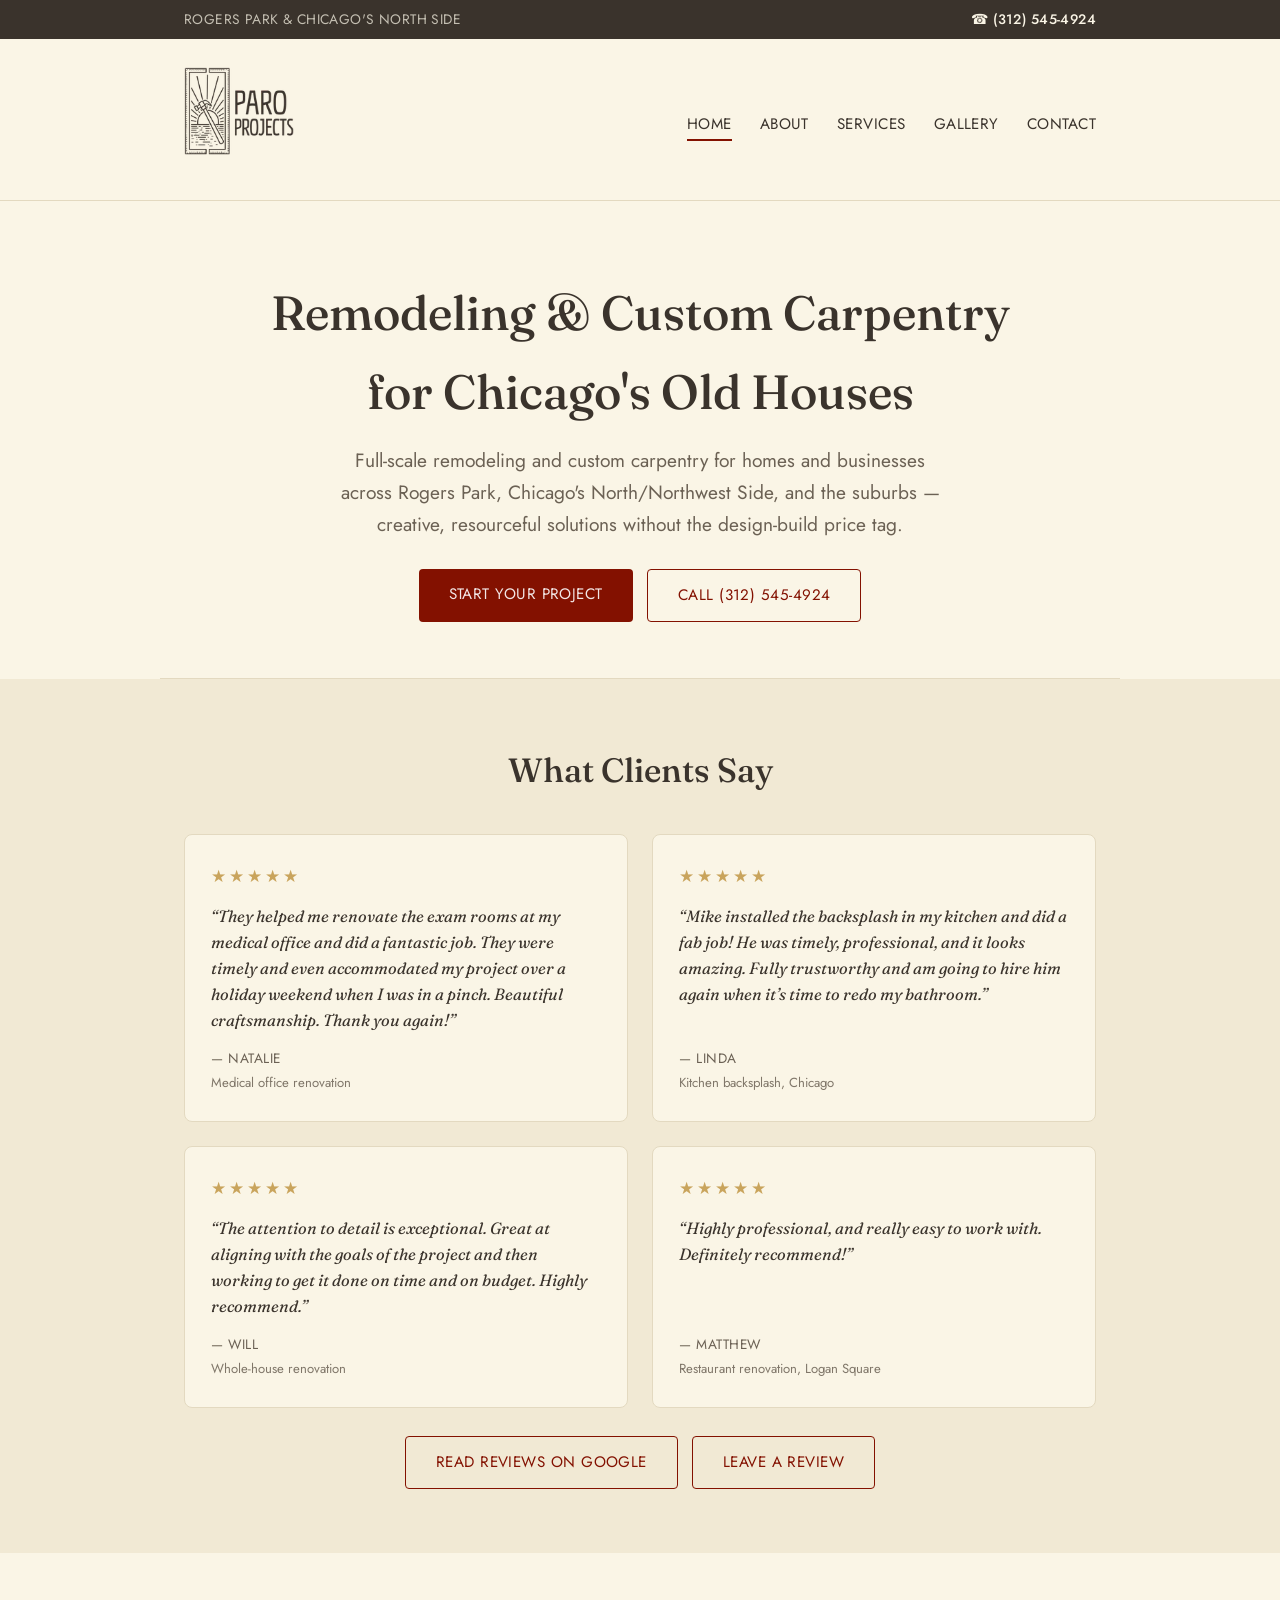
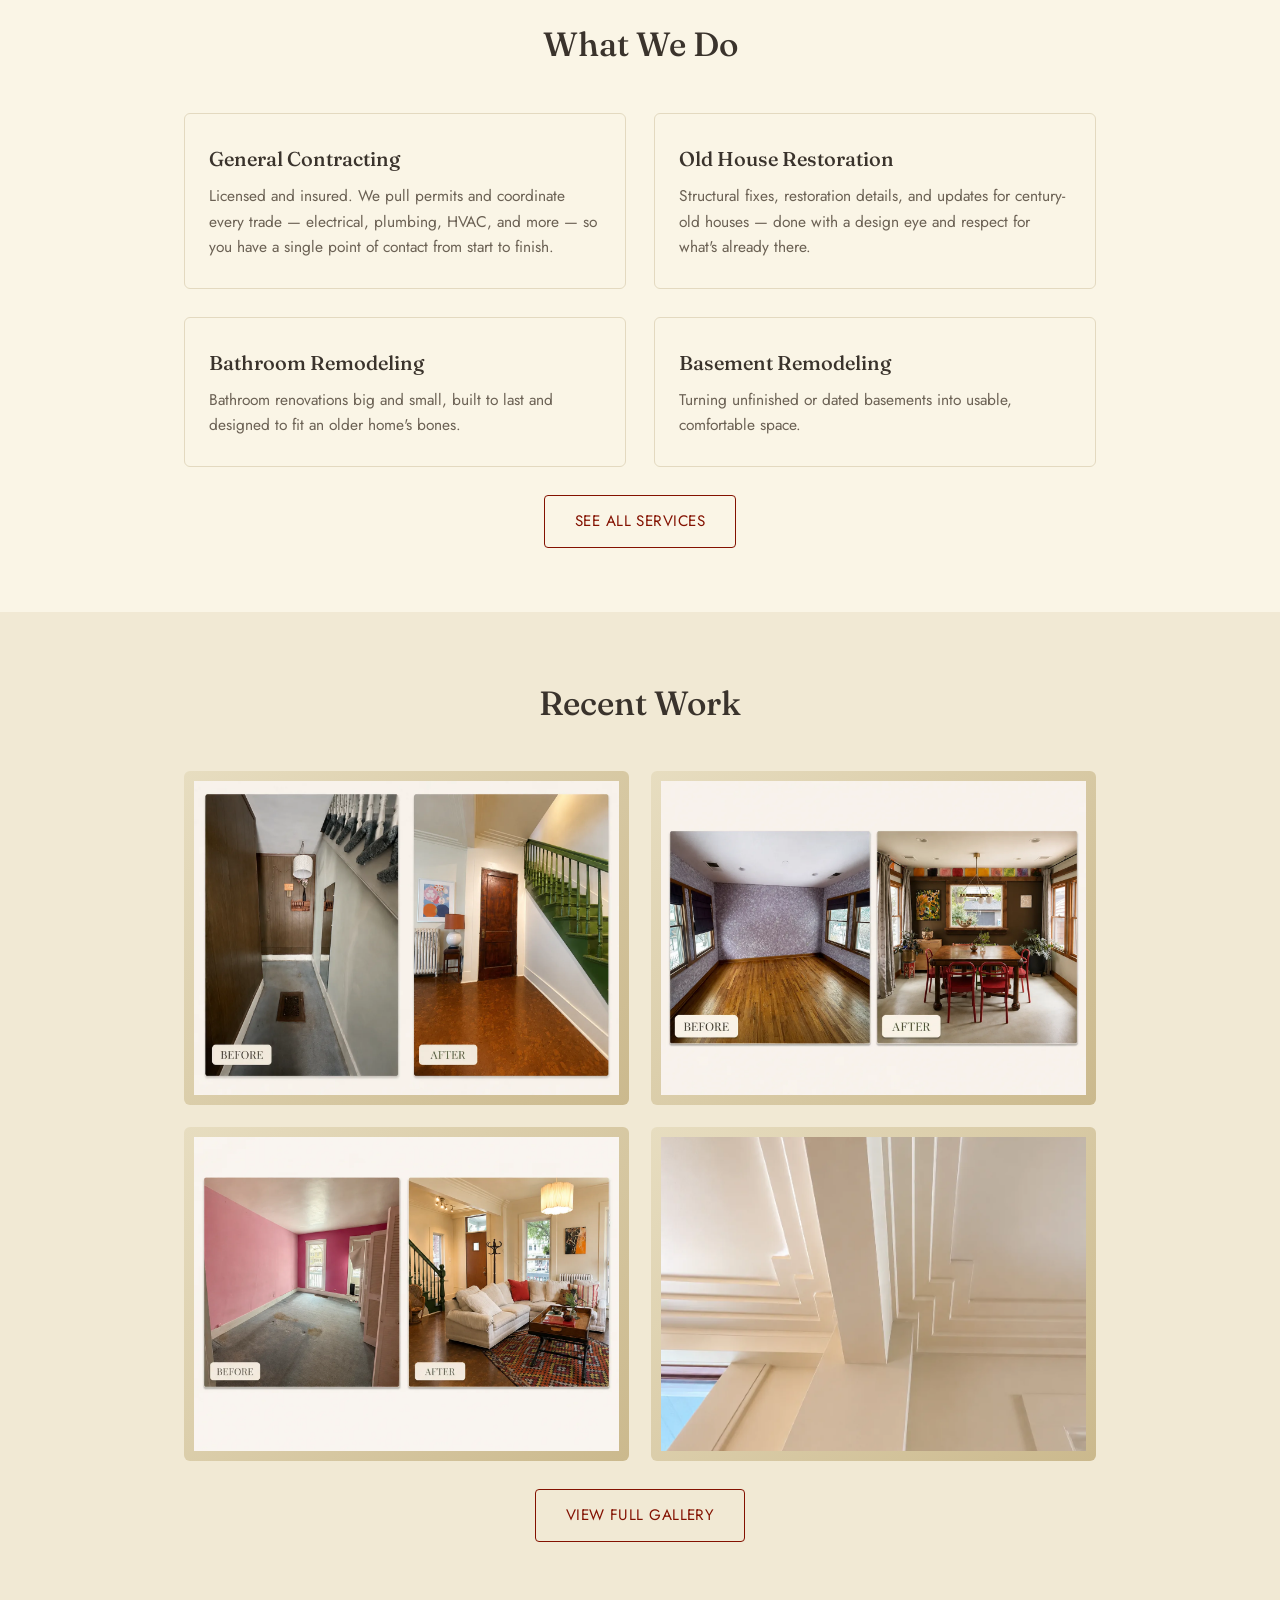
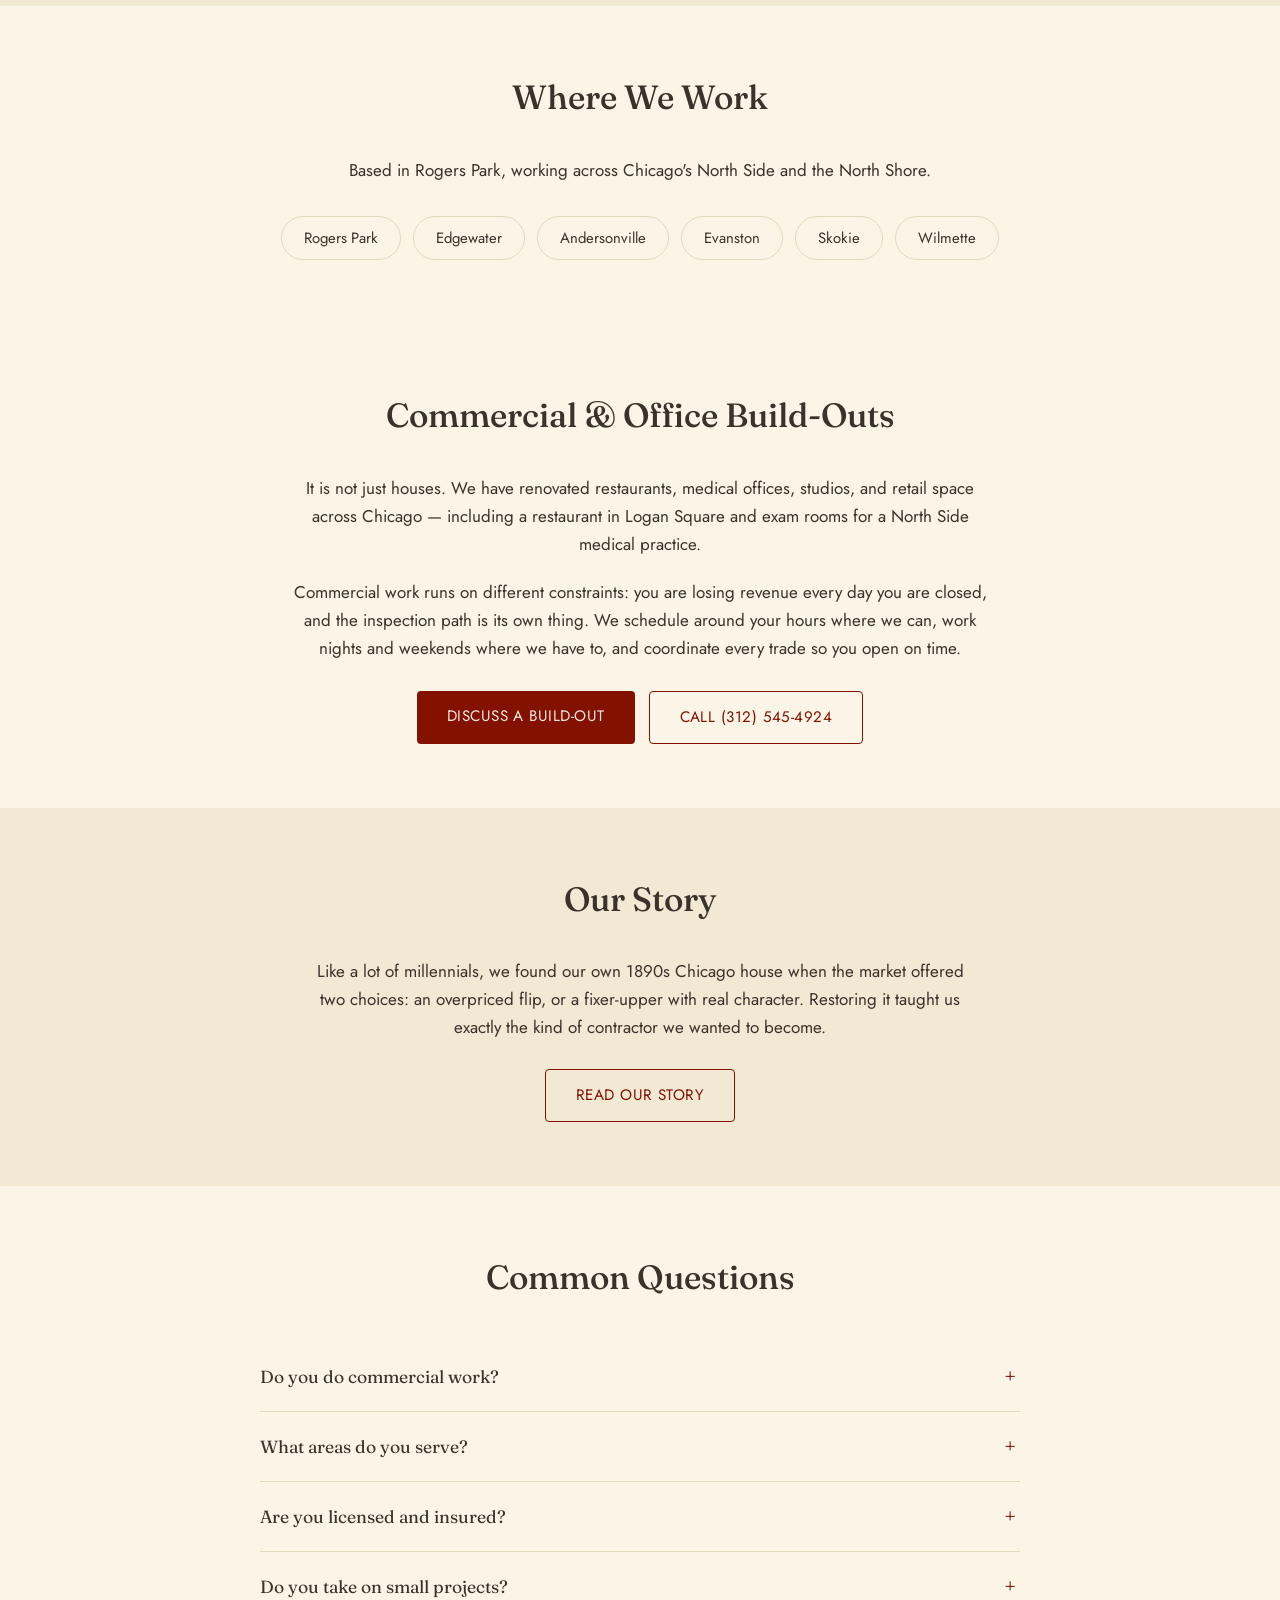
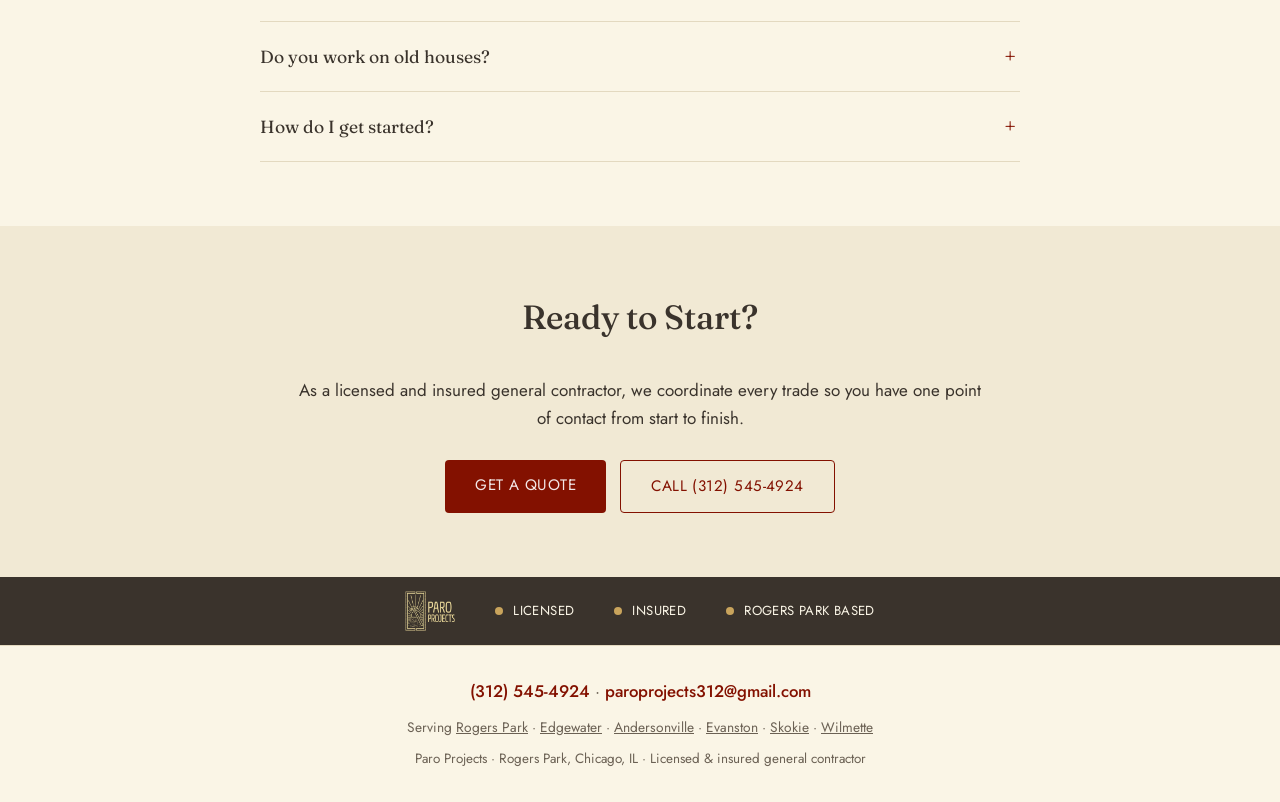
==== commit 91d1bf93: "Add files via upload "Update structural page with case studiese,  add About page and engineer bio,"" ====
--- a/index.html
+++ b/index.html
@@ -327,6 +327,7 @@
     <nav class="main-nav" aria-label="Main">
       <ul>
         <li><a href="index.html" class="active">Home</a></li>
+        <li><a href="about.html">About</a></li>
         <li><a href="services.html">Services</a></li>
         <li><a href="gallery.html">Gallery</a></li>
         <li><a href="contact.html">Contact</a></li>
@@ -419,7 +420,7 @@
       <div class="gallery-tile"><img src="images/rogers-park-entryway-staircase-remodel-before-after.webp" alt="Before and after of a Rogers Park entryway and staircase remodel &mdash; old house restoration and interior renovation in Chicago" width="1448" height="1086" loading="lazy" decoding="async"></div>
       <div class="gallery-tile"><img src="images/chicago-dining-room-remodel-before-after.webp" alt="Before and after of a Chicago dining room remodel with custom millwork and lighting, part of a whole-house renovation" width="1448" height="1086" loading="lazy" decoding="async"></div>
       <div class="gallery-tile"><img src="images/chicago-living-room-renovation-before-after.webp" alt="Before and after of a Chicago living room renovation, part of a whole-house home remodeling project" width="1448" height="1086" loading="lazy" decoding="async"></div>
-      <div class="gallery-tile"><img src="images/chicago-archway-living-room-remodel-before-after.webp" alt="Before and after of a reframed archway and living room during a Chicago whole-house renovation and old house restoration" width="1448" height="1086" loading="lazy" decoding="async"></div>
+      <div class="gallery-tile"><img src="images/custom-crown-molding-carpentry-detail.webp" alt="Custom crown molding and trim carpentry detail built by Paro Projects" width="1087" height="1040" loading="lazy" decoding="async"></div>
     </div>
     <div class="cta-row">
       <a href="gallery.html" class="btn btn-outline">View Full Gallery</a>
@@ -461,16 +462,12 @@
 </section>
 
 <section class="alt">
-  <div class="wrap prose">
+  <div class="wrap prose" style="text-align:center;">
     <h2>Our Story</h2>
-    <p>Like a lot of millennials, we reached the moment of needing a real home for our growing family at what felt like the worst possible time to buy one.</p>
-    <p>The market seemed to offer two choices: overpriced flips stripped of character, or old houses that needed to be rebuilt from the inside out. As artists, carpenters, and builders with a combined twenty years of experience in the trades, film, fabrication, interiors, and hands-on problem-solving, we chose the old house with potential.</p>
-    <p>Restoring our own 1890s Chicago home became a proving ground for the way we already knew how to work: seeing possibility where others see problems, sourcing creatively, collaborating with trusted tradespeople, and solving construction challenges without losing sight of the bigger vision.</p>
-    <p>It also showed us how hard this path can be for most people. Too often, homeowners are stuck between high-end design-build firms with luxury pricing, and budget contractors who may not care about the character of an old house or the owner&rsquo;s vision.</p>
-    <p>We started this company to fill that gap.</p>
-    <p>We offer design-build thinking with a grounded, Midwestern kind of resourcefulness: thoughtful design, skilled construction, creative problem-solving, and a deep love for old houses. We&rsquo;re open to projects big or small &mdash; from repairs, built-ins, restoration details, and single-room updates to larger renovation plans.</p>
-    <p>We work best with people who have taste, normal budgets, and a real desire to make a home that feels like theirs.</p>
-    <p>Above all, we believe the most economical solution can often be the most beautiful one &mdash; especially when you begin with respect for what already exists.</p>
+    <p>Like a lot of millennials, we found our own 1890s Chicago house when the market offered two choices: an overpriced flip, or a fixer-upper with real character. Restoring it taught us exactly the kind of contractor we wanted to become.</p>
+    <div class="cta-row">
+      <a href="about.html" class="btn btn-outline">Read Our Story</a>
+    </div>
   </div>
 </section>
 
--- a/style.css
+++ b/style.css
@@ -301,18 +301,6 @@
 
 /* ---- Contact / form ---- */
 
-.form-fallback {
-  margin: 16px 0 0;
-  padding: 14px 16px;
-  border: 1px solid var(--maroon);
-  border-radius: 6px;
-  background: rgba(125, 29, 21, 0.06);
-  font-size: 0.95rem;
-}
-
-.form-fallback[hidden] { display: none; }
-
-
 .contact-layout {
   display: grid;
   grid-template-columns: 1fr 1.1fr;
@@ -927,3 +915,203 @@
   opacity: 0.85;
   margin-top: 2px;
 }
+
+/* ---- Project story cards (structural / case studies) ---- */
+
+.story-list {
+  display: flex;
+  flex-direction: column;
+  gap: 28px;
+  max-width: 780px;
+  margin: 40px auto 0;
+}
+
+.project-story {
+  background: var(--cream);
+  border: 1px solid var(--border);
+  border-left: 4px solid var(--maroon);
+  border-radius: 8px;
+  padding: 36px 40px;
+  text-align: left;
+}
+
+.project-story .eyebrow { margin-bottom: 8px; text-align: left; }
+
+.project-story h4 {
+  font-size: 1.15rem;
+  margin: 1.6em 0 0.5em;
+}
+
+.story-photo {
+  margin: 4px 0 24px;
+  border-radius: 6px;
+  overflow: hidden;
+  border: 1px solid var(--border);
+}
+
+.story-photo img {
+  width: 100%;
+  height: auto;
+}
+
+.project-story h3 {
+  font-size: 1.6rem;
+  margin-bottom: 0.6em;
+}
+
+.project-story p {
+  margin: 0 0 1.2em;
+  color: var(--ink);
+}
+
+.project-story p:last-of-type { margin-bottom: 0; }
+
+.story-stats {
+  display: grid;
+  grid-template-columns: repeat(4, 1fr);
+  gap: 20px;
+  margin-top: 28px;
+  padding-top: 24px;
+  border-top: 1px solid var(--border);
+}
+
+.story-stat .label {
+  text-transform: uppercase;
+  letter-spacing: 0.07em;
+  font-size: 0.72rem;
+  color: var(--ink-soft);
+  margin: 0 0 4px;
+}
+
+.story-stat .value {
+  margin: 0;
+  font-size: 0.95rem;
+  color: var(--ink);
+}
+
+@media (max-width: 640px) {
+  .story-stats { grid-template-columns: repeat(2, 1fr); gap: 20px 16px; }
+  .project-story { padding: 28px 24px; }
+}
+
+/* ---- Structural teaser (services page) ---- */
+
+.structural-teaser {
+  display: grid;
+  grid-template-columns: 280px 1fr;
+  gap: 32px;
+  align-items: center;
+  background: var(--cream-dark);
+  border: 1px solid var(--border);
+  border-radius: 10px;
+  padding: 28px;
+  margin-top: 40px;
+}
+
+.structural-teaser img {
+  border-radius: 8px;
+  aspect-ratio: 4/3;
+  object-fit: cover;
+  width: 100%;
+  height: auto;
+}
+
+.structural-teaser h2 {
+  text-align: left;
+  font-size: 1.6rem;
+  margin-bottom: 0.4em;
+}
+
+.structural-teaser p {
+  color: var(--ink-soft);
+  margin: 0 0 1.2em;
+}
+
+@media (max-width: 700px) {
+  .structural-teaser { grid-template-columns: 1fr; }
+}
+
+/* ---- Pull quotes (structural carpentry page) ---- */
+
+.pull-quote {
+  font-family: 'Fraunces', Georgia, serif;
+  font-style: italic;
+  font-size: 1.3rem;
+  text-align: center;
+  color: var(--ink);
+  max-width: 620px;
+  margin: 36px auto;
+}
+
+/* ---- Structural problem checklist ---- */
+
+.problem-list {
+  display: grid;
+  grid-template-columns: repeat(2, 1fr);
+  gap: 14px 32px;
+  max-width: 820px;
+  margin: 32px auto 0;
+  padding: 0;
+  list-style: none;
+}
+
+.problem-list li {
+  position: relative;
+  padding-left: 22px;
+  color: var(--ink);
+  font-size: 0.97rem;
+}
+
+.problem-list li::before {
+  content: "";
+  position: absolute;
+  left: 0;
+  top: 0.55em;
+  width: 8px;
+  height: 8px;
+  border-radius: 50%;
+  background: var(--maroon);
+}
+
+@media (max-width: 640px) {
+  .problem-list { grid-template-columns: 1fr; }
+}
+
+/* ---- Jump-to nav (structural carpentry page) ---- */
+
+.jump-nav {
+  display: flex;
+  flex-wrap: wrap;
+  align-items: center;
+  justify-content: center;
+  gap: 8px 20px;
+  max-width: 820px;
+  margin: 28px auto 0;
+  padding: 16px 24px;
+  background: var(--cream-dark);
+  border: 1px solid var(--border);
+  border-radius: 14px;
+  text-align: center;
+}
+
+.jump-nav-label {
+  text-transform: uppercase;
+  letter-spacing: 0.06em;
+  font-size: 0.78rem;
+  color: var(--ink-soft);
+}
+
+.jump-nav a {
+  color: var(--maroon);
+  text-decoration: none;
+  font-size: 0.92rem;
+  border-bottom: 1px solid transparent;
+}
+
+.jump-nav a:hover {
+  border-bottom-color: var(--maroon);
+}
+
+@media (max-width: 640px) {
+  .jump-nav { border-radius: 14px; padding: 16px 20px; }
+}
